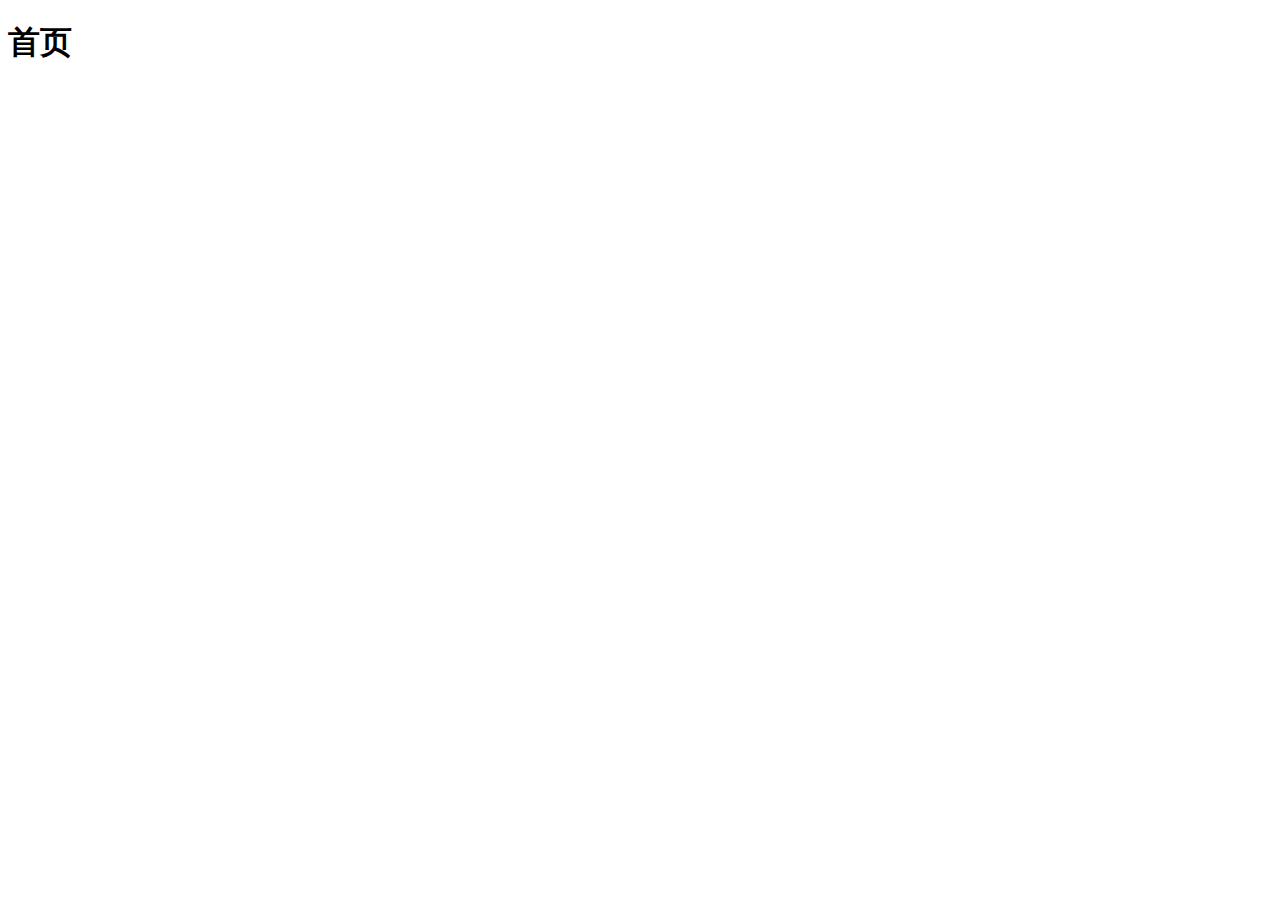
==== index.html @ 344babd2 "完成了登录和注册功能" ====
<!DOCTYPE html>
<html lang="en">
<head>
    <meta charset="UTF-8">
    <meta http-equiv="X-UA-Compatible" content="IE=edge">
    <meta name="viewport" content="width=device-width, initial-scale=1.0">
    <title>Document</title>
</head>
<body>
    <h1>首页</h1>
</body>
</html>
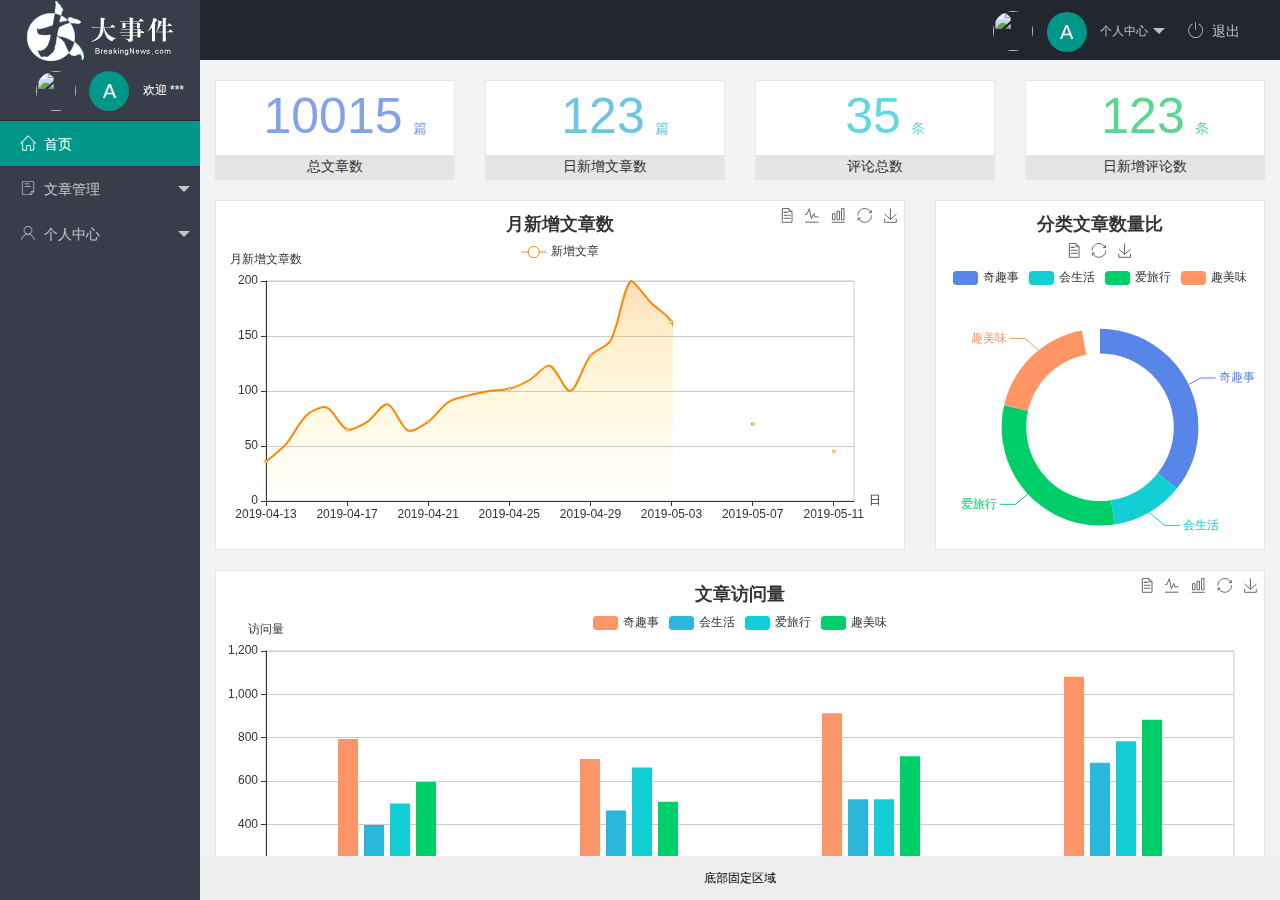
==== commit 161a6dbf: "完成了主页设置" ====
--- a/index.html
+++ b/index.html
@@ -1,12 +1,89 @@
 <!DOCTYPE html>
 <html lang="en">
+
 <head>
-    <meta charset="UTF-8">
-    <meta http-equiv="X-UA-Compatible" content="IE=edge">
-    <meta name="viewport" content="width=device-width, initial-scale=1.0">
+    <meta charset="UTF-8" />
+    <meta http-equiv="X-UA-Compatible" content="IE=edge" />
+    <meta name="viewport" content="width=device-width, initial-scale=1.0" />
     <title>Document</title>
+    <link rel="stylesheet" href="/assets/lib/layui/css/layui.css" />
+    <link rel="stylesheet" href="/assets/fonts/iconfont.css">
+    <link rel="stylesheet" href="/assets/css/index.css">
 </head>
+
 <body>
-    <h1>首页</h1>
+    <div class="layui-layout layui-layout-admin">
+        <!-- 头部区域 -->
+        <div class="layui-header">
+            <div class="layui-logo layui-hide-xs layui-bg-black">
+                <img src="/assets/images/logo.png" alt="" />
+            </div>
+
+            <ul class="layui-nav layui-layout-right">
+                <li class="layui-nav-item layui-hide layui-show-md-inline-block">
+                    <!-- 右侧导航栏上面头像 -->
+                    <a href="javascript:;" class="userinfo">
+                        <img src="http://t.cn/RCzsdCq" class="layui-nav-img" />
+                        <span class="text-avatar">A</span>
+                        个人中心
+                    </a>
+                    <dl class="layui-nav-child">
+                        <dd><a href="">基本资料</a></dd>
+                        <dd><a href="">更换头像</a></dd>
+                        <dd><a href="">重置密码</a></dd>
+                    </dl>
+                </li>
+                <li class="layui-nav-item" lay-header-event="menuRight" lay-unselect>
+                    <a href="javascript:;" class="btnlogout"><span class="iconfont icon-tuichu"></span>退出</a>
+                </li>
+            </ul>
+        </div>
+        <!-- 侧边栏区域 -->
+        <div class="layui-side layui-bg-black">
+            <div class="layui-side-scroll">
+                <!-- 左侧侧边栏上面头像 -->
+                <div class="userinfo">
+                    <img src="http://t.cn/RCzsdCq" class="layui-nav-img" />
+                    <span class="text-avatar">A</span>
+                    <span id="welcome">欢迎 ***</span>
+                </div>
+                <!-- 左侧导航区域（可配合layui已有的垂直导航） -->
+                <ul class="layui-nav layui-nav-tree" lay-shrink="all">
+                    <li class="layui-nav-item layui-this"><a href="/home/dashboard.html" target="fm"><span class="iconfont icon-home"></span>首页</a></li>
+                    <li class="layui-nav-item">
+                        <a class="" href="javascript:;"><span class="iconfont icon-16"></span>文章管理</a>
+                        <dl class="layui-nav-child">
+                            <dd><a href="javascript:;"><i class="layui-icon layui-icon-app"></i>文章类别</a></dd>
+                            <dd><a href="javascript:;"><i class="layui-icon layui-icon-app"></i>文章列表</a></dd>
+                            <dd><a href="javascript:;"><i class="layui-icon layui-icon-app"></i>发布文章</a></dd>
+                        </dl>
+                    </li>
+                    <li class="layui-nav-item">
+                        <a href="javascript:;"><span class="iconfont icon-user"></span>个人中心</a>
+                        <dl class="layui-nav-child">
+                            <dd><a href="javascript:;"><i class="layui-icon layui-icon-app"></i>基本资料</a></dd>
+                            <dd><a href="javascript:;"><i class="layui-icon layui-icon-app"></i>更换头像</a></dd>
+                            <dd><a href="javascript:;"><i class="layui-icon layui-icon-app"></i>重置密码</a></dd>
+                        </dl>
+                    </li>
+                </ul>
+            </div>
+        </div>
+        <!-- 主图区域 -->
+        <div class="layui-body">
+            <!-- 内容主体区域 -->
+            <iframe name="fm" src="/home/dashboard.html" frameborder="0"></iframe>
+        </div>
+        <!-- 底部区域 -->
+        <div class="layui-footer">
+            <!-- 底部固定区域 -->
+            底部固定区域
+        </div>
+    </div>
+    <script src="/assets/lib/layui/layui.all.js"></script>
+    <script src="/assets/lib/jquery.js"></script>
+    <script src="/assets/js/baseAPI.js"></script>
+    <script src="/assets/js/index.js"></script>
 </body>
+
 </html>--- a/assets/lib/layui/css/layui.css
+++ b/assets/lib/layui/css/layui.css
@@ -0,0 +1,2 @@
+/** layui-v2.5.5 MIT License By https://www.layui.com */
+ .layui-inline,img{display:inline-block;vertical-align:middle}h1,h2,h3,h4,h5,h6{font-weight:400}.layui-edge,.layui-header,.layui-inline,.layui-main{position:relative}.layui-body,.layui-edge,.layui-elip{overflow:hidden}.layui-btn,.layui-edge,.layui-inline,img{vertical-align:middle}.layui-btn,.layui-disabled,.layui-icon,.layui-unselect{-moz-user-select:none;-webkit-user-select:none;-ms-user-select:none}.layui-elip,.layui-form-checkbox span,.layui-form-pane .layui-form-label{text-overflow:ellipsis;white-space:nowrap}.layui-breadcrumb,.layui-tree-btnGroup{visibility:hidden}blockquote,body,button,dd,div,dl,dt,form,h1,h2,h3,h4,h5,h6,input,li,ol,p,pre,td,textarea,th,ul{margin:0;padding:0;-webkit-tap-highlight-color:rgba(0,0,0,0)}a:active,a:hover{outline:0}img{border:none}li{list-style:none}table{border-collapse:collapse;border-spacing:0}h4,h5,h6{font-size:100%}button,input,optgroup,option,select,textarea{font-family:inherit;font-size:inherit;font-style:inherit;font-weight:inherit;outline:0}pre{white-space:pre-wrap;white-space:-moz-pre-wrap;white-space:-pre-wrap;white-space:-o-pre-wrap;word-wrap:break-word}body{line-height:24px;font:14px Helvetica Neue,Helvetica,PingFang SC,Tahoma,Arial,sans-serif}hr{height:1px;margin:10px 0;border:0;clear:both}a{color:#333;text-decoration:none}a:hover{color:#777}a cite{font-style:normal;*cursor:pointer}.layui-border-box,.layui-border-box *{box-sizing:border-box}.layui-box,.layui-box *{box-sizing:content-box}.layui-clear{clear:both;*zoom:1}.layui-clear:after{content:'\20';clear:both;*zoom:1;display:block;height:0}.layui-inline{*display:inline;*zoom:1}.layui-edge{display:inline-block;width:0;height:0;border-width:6px;border-style:dashed;border-color:transparent}.layui-edge-top{top:-4px;border-bottom-color:#999;border-bottom-style:solid}.layui-edge-right{border-left-color:#999;border-left-style:solid}.layui-edge-bottom{top:2px;border-top-color:#999;border-top-style:solid}.layui-edge-left{border-right-color:#999;border-right-style:solid}.layui-disabled,.layui-disabled:hover{color:#d2d2d2!important;cursor:not-allowed!important}.layui-circle{border-radius:100%}.layui-show{display:block!important}.layui-hide{display:none!important}@font-face{font-family:layui-icon;src:url(../font/iconfont.eot?v=250);src:url(../font/iconfont.eot?v=250#iefix) format('embedded-opentype'),url(../font/iconfont.woff2?v=250) format('woff2'),url(../font/iconfont.woff?v=250) format('woff'),url(../font/iconfont.ttf?v=250) format('truetype'),url(../font/iconfont.svg?v=250#layui-icon) format('svg')}.layui-icon{font-family:layui-icon!important;font-size:16px;font-style:normal;-webkit-font-smoothing:antialiased;-moz-osx-font-smoothing:grayscale}.layui-icon-reply-fill:before{content:"\e611"}.layui-icon-set-fill:before{content:"\e614"}.layui-icon-menu-fill:before{content:"\e60f"}.layui-icon-search:before{content:"\e615"}.layui-icon-share:before{content:"\e641"}.layui-icon-set-sm:before{content:"\e620"}.layui-icon-engine:before{content:"\e628"}.layui-icon-close:before{content:"\1006"}.layui-icon-close-fill:before{content:"\1007"}.layui-icon-chart-screen:before{content:"\e629"}.layui-icon-star:before{content:"\e600"}.layui-icon-circle-dot:before{content:"\e617"}.layui-icon-chat:before{content:"\e606"}.layui-icon-release:before{content:"\e609"}.layui-icon-list:before{content:"\e60a"}.layui-icon-chart:before{content:"\e62c"}.layui-icon-ok-circle:before{content:"\1005"}.layui-icon-layim-theme:before{content:"\e61b"}.layui-icon-table:before{content:"\e62d"}.layui-icon-right:before{content:"\e602"}.layui-icon-left:before{content:"\e603"}.layui-icon-cart-simple:before{content:"\e698"}.layui-icon-face-cry:before{content:"\e69c"}.layui-icon-face-smile:before{content:"\e6af"}.layui-icon-survey:before{content:"\e6b2"}.layui-icon-tree:before{content:"\e62e"}.layui-icon-upload-circle:before{content:"\e62f"}.layui-icon-add-circle:before{content:"\e61f"}.layui-icon-download-circle:before{content:"\e601"}.layui-icon-templeate-1:before{content:"\e630"}.layui-icon-util:before{content:"\e631"}.layui-icon-face-surprised:before{content:"\e664"}.layui-icon-edit:before{content:"\e642"}.layui-icon-speaker:before{content:"\e645"}.layui-icon-down:before{content:"\e61a"}.layui-icon-file:before{content:"\e621"}.layui-icon-layouts:before{content:"\e632"}.layui-icon-rate-half:before{content:"\e6c9"}.layui-icon-add-circle-fine:before{content:"\e608"}.layui-icon-prev-circle:before{content:"\e633"}.layui-icon-read:before{content:"\e705"}.layui-icon-404:before{content:"\e61c"}.layui-icon-carousel:before{content:"\e634"}.layui-icon-help:before{content:"\e607"}.layui-icon-code-circle:before{content:"\e635"}.layui-icon-water:before{content:"\e636"}.layui-icon-username:before{content:"\e66f"}.layui-icon-find-fill:before{content:"\e670"}.layui-icon-about:before{content:"\e60b"}.layui-icon-location:before{content:"\e715"}.layui-icon-up:before{content:"\e619"}.layui-icon-pause:before{content:"\e651"}.layui-icon-date:before{content:"\e637"}.layui-icon-layim-uploadfile:before{content:"\e61d"}.layui-icon-delete:before{content:"\e640"}.layui-icon-play:before{content:"\e652"}.layui-icon-top:before{content:"\e604"}.layui-icon-friends:before{content:"\e612"}.layui-icon-refresh-3:before{content:"\e9aa"}.layui-icon-ok:before{content:"\e605"}.layui-icon-layer:before{content:"\e638"}.layui-icon-face-smile-fine:before{content:"\e60c"}.layui-icon-dollar:before{content:"\e659"}.layui-icon-group:before{content:"\e613"}.layui-icon-layim-download:before{content:"\e61e"}.layui-icon-picture-fine:before{content:"\e60d"}.layui-icon-link:before{content:"\e64c"}.layui-icon-diamond:before{content:"\e735"}.layui-icon-log:before{content:"\e60e"}.layui-icon-rate-solid:before{content:"\e67a"}.layui-icon-fonts-del:before{content:"\e64f"}.layui-icon-unlink:before{content:"\e64d"}.layui-icon-fonts-clear:before{content:"\e639"}.layui-icon-triangle-r:before{content:"\e623"}.layui-icon-circle:before{content:"\e63f"}.layui-icon-radio:before{content:"\e643"}.layui-icon-align-center:before{content:"\e647"}.layui-icon-align-right:before{content:"\e648"}.layui-icon-align-left:before{content:"\e649"}.layui-icon-loading-1:before{content:"\e63e"}.layui-icon-return:before{content:"\e65c"}.layui-icon-fonts-strong:before{content:"\e62b"}.layui-icon-upload:before{content:"\e67c"}.layui-icon-dialogue:before{content:"\e63a"}.layui-icon-video:before{content:"\e6ed"}.layui-icon-headset:before{content:"\e6fc"}.layui-icon-cellphone-fine:before{content:"\e63b"}.layui-icon-add-1:before{content:"\e654"}.layui-icon-face-smile-b:before{content:"\e650"}.layui-icon-fonts-html:before{content:"\e64b"}.layui-icon-form:before{content:"\e63c"}.layui-icon-cart:before{content:"\e657"}.layui-icon-camera-fill:before{content:"\e65d"}.layui-icon-tabs:before{content:"\e62a"}.layui-icon-fonts-code:before{content:"\e64e"}.layui-icon-fire:before{content:"\e756"}.layui-icon-set:before{content:"\e716"}.layui-icon-fonts-u:before{content:"\e646"}.layui-icon-triangle-d:before{content:"\e625"}.layui-icon-tips:before{content:"\e702"}.layui-icon-picture:before{content:"\e64a"}.layui-icon-more-vertical:before{content:"\e671"}.layui-icon-flag:before{content:"\e66c"}.layui-icon-loading:before{content:"\e63d"}.layui-icon-fonts-i:before{content:"\e644"}.layui-icon-refresh-1:before{content:"\e666"}.layui-icon-rmb:before{content:"\e65e"}.layui-icon-home:before{content:"\e68e"}.layui-icon-user:before{content:"\e770"}.layui-icon-notice:before{content:"\e667"}.layui-icon-login-weibo:before{content:"\e675"}.layui-icon-voice:before{content:"\e688"}.layui-icon-upload-drag:before{content:"\e681"}.layui-icon-login-qq:before{content:"\e676"}.layui-icon-snowflake:before{content:"\e6b1"}.layui-icon-file-b:before{content:"\e655"}.layui-icon-template:before{content:"\e663"}.layui-icon-auz:before{content:"\e672"}.layui-icon-console:before{content:"\e665"}.layui-icon-app:before{content:"\e653"}.layui-icon-prev:before{content:"\e65a"}.layui-icon-website:before{content:"\e7ae"}.layui-icon-next:before{content:"\e65b"}.layui-icon-component:before{content:"\e857"}.layui-icon-more:before{content:"\e65f"}.layui-icon-login-wechat:before{content:"\e677"}.layui-icon-shrink-right:before{content:"\e668"}.layui-icon-spread-left:before{content:"\e66b"}.layui-icon-camera:before{content:"\e660"}.layui-icon-note:before{content:"\e66e"}.layui-icon-refresh:before{content:"\e669"}.layui-icon-female:before{content:"\e661"}.layui-icon-male:before{content:"\e662"}.layui-icon-password:before{content:"\e673"}.layui-icon-senior:before{content:"\e674"}.layui-icon-theme:before{content:"\e66a"}.layui-icon-tread:before{content:"\e6c5"}.layui-icon-praise:before{content:"\e6c6"}.layui-icon-star-fill:before{content:"\e658"}.layui-icon-rate:before{content:"\e67b"}.layui-icon-template-1:before{content:"\e656"}.layui-icon-vercode:before{content:"\e679"}.layui-icon-cellphone:before{content:"\e678"}.layui-icon-screen-full:before{content:"\e622"}.layui-icon-screen-restore:before{content:"\e758"}.layui-icon-cols:before{content:"\e610"}.layui-icon-export:before{content:"\e67d"}.layui-icon-print:before{content:"\e66d"}.layui-icon-slider:before{content:"\e714"}.layui-icon-addition:before{content:"\e624"}.layui-icon-subtraction:before{content:"\e67e"}.layui-icon-service:before{content:"\e626"}.layui-icon-transfer:before{content:"\e691"}.layui-main{width:1140px;margin:0 auto}.layui-header{z-index:1000;height:60px}.layui-header a:hover{transition:all .5s;-webkit-transition:all .5s}.layui-side{position:fixed;left:0;top:0;bottom:0;z-index:999;width:200px;overflow-x:hidden}.layui-side-scroll{position:relative;width:220px;height:100%;overflow-x:hidden}.layui-body{position:absolute;left:200px;right:0;top:0;bottom:0;z-index:998;width:auto;overflow-y:auto;box-sizing:border-box}.layui-layout-body{overflow:hidden}.layui-layout-admin .layui-header{background-color:#23262E}.layui-layout-admin .layui-side{top:60px;width:200px;overflow-x:hidden}.layui-layout-admin .layui-body{position:fixed;top:60px;bottom:44px}.layui-layout-admin .layui-main{width:auto;margin:0 15px}.layui-layout-admin .layui-footer{position:fixed;left:200px;right:0;bottom:0;height:44px;line-height:44px;padding:0 15px;background-color:#eee}.layui-layout-admin .layui-logo{position:absolute;left:0;top:0;width:200px;height:100%;line-height:60px;text-align:center;color:#009688;font-size:16px}.layui-layout-admin .layui-header .layui-nav{background:0 0}.layui-layout-left{position:absolute!important;left:200px;top:0}.layui-layout-right{position:absolute!important;right:0;top:0}.layui-container{position:relative;margin:0 auto;padding:0 15px;box-sizing:border-box}.layui-fluid{position:relative;margin:0 auto;padding:0 15px}.layui-row:after,.layui-row:before{content:'';display:block;clear:both}.layui-col-lg1,.layui-col-lg10,.layui-col-lg11,.layui-col-lg12,.layui-col-lg2,.layui-col-lg3,.layui-col-lg4,.layui-col-lg5,.layui-col-lg6,.layui-col-lg7,.layui-col-lg8,.layui-col-lg9,.layui-col-md1,.layui-col-md10,.layui-col-md11,.layui-col-md12,.layui-col-md2,.layui-col-md3,.layui-col-md4,.layui-col-md5,.layui-col-md6,.layui-col-md7,.layui-col-md8,.layui-col-md9,.layui-col-sm1,.layui-col-sm10,.layui-col-sm11,.layui-col-sm12,.layui-col-sm2,.layui-col-sm3,.layui-col-sm4,.layui-col-sm5,.layui-col-sm6,.layui-col-sm7,.layui-col-sm8,.layui-col-sm9,.layui-col-xs1,.layui-col-xs10,.layui-col-xs11,.layui-col-xs12,.layui-col-xs2,.layui-col-xs3,.layui-col-xs4,.layui-col-xs5,.layui-col-xs6,.layui-col-xs7,.layui-col-xs8,.layui-col-xs9{position:relative;display:block;box-sizing:border-box}.layui-col-xs1,.layui-col-xs10,.layui-col-xs11,.layui-col-xs12,.layui-col-xs2,.layui-col-xs3,.layui-col-xs4,.layui-col-xs5,.layui-col-xs6,.layui-col-xs7,.layui-col-xs8,.layui-col-xs9{float:left}.layui-col-xs1{width:8.33333333%}.layui-col-xs2{width:16.66666667%}.layui-col-xs3{width:25%}.layui-col-xs4{width:33.33333333%}.layui-col-xs5{width:41.66666667%}.layui-col-xs6{width:50%}.layui-col-xs7{width:58.33333333%}.layui-col-xs8{width:66.66666667%}.layui-col-xs9{width:75%}.layui-col-xs10{width:83.33333333%}.layui-col-xs11{width:91.66666667%}.layui-col-xs12{width:100%}.layui-col-xs-offset1{margin-left:8.33333333%}.layui-col-xs-offset2{margin-left:16.66666667%}.layui-col-xs-offset3{margin-left:25%}.layui-col-xs-offset4{margin-left:33.33333333%}.layui-col-xs-offset5{margin-left:41.66666667%}.layui-col-xs-offset6{margin-left:50%}.layui-col-xs-offset7{margin-left:58.33333333%}.layui-col-xs-offset8{margin-left:66.66666667%}.layui-col-xs-offset9{margin-left:75%}.layui-col-xs-offset10{margin-left:83.33333333%}.layui-col-xs-offset11{margin-left:91.66666667%}.layui-col-xs-offset12{margin-left:100%}@media screen and (max-width:768px){.layui-hide-xs{display:none!important}.layui-show-xs-block{display:block!important}.layui-show-xs-inline{display:inline!important}.layui-show-xs-inline-block{display:inline-block!important}}@media screen and (min-width:768px){.layui-container{width:750px}.layui-hide-sm{display:none!important}.layui-show-sm-block{display:block!important}.layui-show-sm-inline{display:inline!important}.layui-show-sm-inline-block{display:inline-block!important}.layui-col-sm1,.layui-col-sm10,.layui-col-sm11,.layui-col-sm12,.layui-col-sm2,.layui-col-sm3,.layui-col-sm4,.layui-col-sm5,.layui-col-sm6,.layui-col-sm7,.layui-col-sm8,.layui-col-sm9{float:left}.layui-col-sm1{width:8.33333333%}.layui-col-sm2{width:16.66666667%}.layui-col-sm3{width:25%}.layui-col-sm4{width:33.33333333%}.layui-col-sm5{width:41.66666667%}.layui-col-sm6{width:50%}.layui-col-sm7{width:58.33333333%}.layui-col-sm8{width:66.66666667%}.layui-col-sm9{width:75%}.layui-col-sm10{width:83.33333333%}.layui-col-sm11{width:91.66666667%}.layui-col-sm12{width:100%}.layui-col-sm-offset1{margin-left:8.33333333%}.layui-col-sm-offset2{margin-left:16.66666667%}.layui-col-sm-offset3{margin-left:25%}.layui-col-sm-offset4{margin-left:33.33333333%}.layui-col-sm-offset5{margin-left:41.66666667%}.layui-col-sm-offset6{margin-left:50%}.layui-col-sm-offset7{margin-left:58.33333333%}.layui-col-sm-offset8{margin-left:66.66666667%}.layui-col-sm-offset9{margin-left:75%}.layui-col-sm-offset10{margin-left:83.33333333%}.layui-col-sm-offset11{margin-left:91.66666667%}.layui-col-sm-offset12{margin-left:100%}}@media screen and (min-width:992px){.layui-container{width:970px}.layui-hide-md{display:none!important}.layui-show-md-block{display:block!important}.layui-show-md-inline{display:inline!important}.layui-show-md-inline-block{display:inline-block!important}.layui-col-md1,.layui-col-md10,.layui-col-md11,.layui-col-md12,.layui-col-md2,.layui-col-md3,.layui-col-md4,.layui-col-md5,.layui-col-md6,.layui-col-md7,.layui-col-md8,.layui-col-md9{float:left}.layui-col-md1{width:8.33333333%}.layui-col-md2{width:16.66666667%}.layui-col-md3{width:25%}.layui-col-md4{width:33.33333333%}.layui-col-md5{width:41.66666667%}.layui-col-md6{width:50%}.layui-col-md7{width:58.33333333%}.layui-col-md8{width:66.66666667%}.layui-col-md9{width:75%}.layui-col-md10{width:83.33333333%}.layui-col-md11{width:91.66666667%}.layui-col-md12{width:100%}.layui-col-md-offset1{margin-left:8.33333333%}.layui-col-md-offset2{margin-left:16.66666667%}.layui-col-md-offset3{margin-left:25%}.layui-col-md-offset4{margin-left:33.33333333%}.layui-col-md-offset5{margin-left:41.66666667%}.layui-col-md-offset6{margin-left:50%}.layui-col-md-offset7{margin-left:58.33333333%}.layui-col-md-offset8{margin-left:66.66666667%}.layui-col-md-offset9{margin-left:75%}.layui-col-md-offset10{margin-left:83.33333333%}.layui-col-md-offset11{margin-left:91.66666667%}.layui-col-md-offset12{margin-left:100%}}@media screen and (min-width:1200px){.layui-container{width:1170px}.layui-hide-lg{display:none!important}.layui-show-lg-block{display:block!important}.layui-show-lg-inline{display:inline!important}.layui-show-lg-inline-block{display:inline-block!important}.layui-col-lg1,.layui-col-lg10,.layui-col-lg11,.layui-col-lg12,.layui-col-lg2,.layui-col-lg3,.layui-col-lg4,.layui-col-lg5,.layui-col-lg6,.layui-col-lg7,.layui-col-lg8,.layui-col-lg9{float:left}.layui-col-lg1{width:8.33333333%}.layui-col-lg2{width:16.66666667%}.layui-col-lg3{width:25%}.layui-col-lg4{width:33.33333333%}.layui-col-lg5{width:41.66666667%}.layui-col-lg6{width:50%}.layui-col-lg7{width:58.33333333%}.layui-col-lg8{width:66.66666667%}.layui-col-lg9{width:75%}.layui-col-lg10{width:83.33333333%}.layui-col-lg11{width:91.66666667%}.layui-col-lg12{width:100%}.layui-col-lg-offset1{margin-left:8.33333333%}.layui-col-lg-offset2{margin-left:16.66666667%}.layui-col-lg-offset3{margin-left:25%}.layui-col-lg-offset4{margin-left:33.33333333%}.layui-col-lg-offset5{margin-left:41.66666667%}.layui-col-lg-offset6{margin-left:50%}.layui-col-lg-offset7{margin-left:58.33333333%}.layui-col-lg-offset8{margin-left:66.66666667%}.layui-col-lg-offset9{margin-left:75%}.layui-col-lg-offset10{margin-left:83.33333333%}.layui-col-lg-offset11{margin-left:91.66666667%}.layui-col-lg-offset12{margin-left:100%}}.layui-col-space1{margin:-.5px}.layui-col-space1>*{padding:.5px}.layui-col-space3{margin:-1.5px}.layui-col-space3>*{padding:1.5px}.layui-col-space5{margin:-2.5px}.layui-col-space5>*{padding:2.5px}.layui-col-space8{margin:-3.5px}.layui-col-space8>*{padding:3.5px}.layui-col-space10{margin:-5px}.layui-col-space10>*{padding:5px}.layui-col-space12{margin:-6px}.layui-col-space12>*{padding:6px}.layui-col-space15{margin:-7.5px}.layui-col-space15>*{padding:7.5px}.layui-col-space18{margin:-9px}.layui-col-space18>*{padding:9px}.layui-col-space20{margin:-10px}.layui-col-space20>*{padding:10px}.layui-col-space22{margin:-11px}.layui-col-space22>*{padding:11px}.layui-col-space25{margin:-12.5px}.layui-col-space25>*{padding:12.5px}.layui-col-space30{margin:-15px}.layui-col-space30>*{padding:15px}.layui-btn,.layui-input,.layui-select,.layui-textarea,.layui-upload-button{outline:0;-webkit-appearance:none;transition:all .3s;-webkit-transition:all .3s;box-sizing:border-box}.layui-elem-quote{margin-bottom:10px;padding:15px;line-height:22px;border-left:5px solid #009688;border-radius:0 2px 2px 0;background-color:#f2f2f2}.layui-quote-nm{border-style:solid;border-width:1px 1px 1px 5px;background:0 0}.layui-elem-field{margin-bottom:10px;padding:0;border-width:1px;border-style:solid}.layui-elem-field legend{margin-left:20px;padding:0 10px;font-size:20px;font-weight:300}.layui-field-title{margin:10px 0 20px;border-width:1px 0 0}.layui-field-box{padding:10px 15px}.layui-field-title .layui-field-box{padding:10px 0}.layui-progress{position:relative;height:6px;border-radius:20px;background-color:#e2e2e2}.layui-progress-bar{position:absolute;left:0;top:0;width:0;max-width:100%;height:6px;border-radius:20px;text-align:right;background-color:#5FB878;transition:all .3s;-webkit-transition:all .3s}.layui-progress-big,.layui-progress-big .layui-progress-bar{height:18px;line-height:18px}.layui-progress-text{position:relative;top:-20px;line-height:18px;font-size:12px;color:#666}.layui-progress-big .layui-progress-text{position:static;padding:0 10px;color:#fff}.layui-collapse{border-width:1px;border-style:solid;border-radius:2px}.layui-colla-content,.layui-colla-item{border-top-width:1px;border-top-style:solid}.layui-colla-item:first-child{border-top:none}.layui-colla-title{position:relative;height:42px;line-height:42px;padding:0 15px 0 35px;color:#333;background-color:#f2f2f2;cursor:pointer;font-size:14px;overflow:hidden}.layui-colla-content{display:none;padding:10px 15px;line-height:22px;color:#666}.layui-colla-icon{position:absolute;left:15px;top:0;font-size:14px}.layui-card{margin-bottom:15px;border-radius:2px;background-color:#fff;box-shadow:0 1px 2px 0 rgba(0,0,0,.05)}.layui-card:last-child{margin-bottom:0}.layui-card-header{position:relative;height:42px;line-height:42px;padding:0 15px;border-bottom:1px solid #f6f6f6;color:#333;border-radius:2px 2px 0 0;font-size:14px}.layui-bg-black,.layui-bg-blue,.layui-bg-cyan,.layui-bg-green,.layui-bg-orange,.layui-bg-red{color:#fff!important}.layui-card-body{position:relative;padding:10px 15px;line-height:24px}.layui-card-body[pad15]{padding:15px}.layui-card-body[pad20]{padding:20px}.layui-card-body .layui-table{margin:5px 0}.layui-card .layui-tab{margin:0}.layui-panel-window{position:relative;padding:15px;border-radius:0;border-top:5px solid #E6E6E6;background-color:#fff}.layui-auxiliar-moving{position:fixed;left:0;right:0;top:0;bottom:0;width:100%;height:100%;background:0 0;z-index:9999999999}.layui-form-label,.layui-form-mid,.layui-form-select,.layui-input-block,.layui-input-inline,.layui-textarea{position:relative}.layui-bg-red{background-color:#FF5722!important}.layui-bg-orange{background-color:#FFB800!important}.layui-bg-green{background-color:#009688!important}.layui-bg-cyan{background-color:#2F4056!important}.layui-bg-blue{background-color:#1E9FFF!important}.layui-bg-black{background-color:#393D49!important}.layui-bg-gray{background-color:#eee!important;color:#666!important}.layui-badge-rim,.layui-colla-content,.layui-colla-item,.layui-collapse,.layui-elem-field,.layui-form-pane .layui-form-item[pane],.layui-form-pane .layui-form-label,.layui-input,.layui-layedit,.layui-layedit-tool,.layui-quote-nm,.layui-select,.layui-tab-bar,.layui-tab-card,.layui-tab-title,.layui-tab-title .layui-this:after,.layui-textarea{border-color:#e6e6e6}.layui-timeline-item:before,hr{background-color:#e6e6e6}.layui-text{line-height:22px;font-size:14px;color:#666}.layui-text h1,.layui-text h2,.layui-text h3{font-weight:500;color:#333}.layui-text h1{font-size:30px}.layui-text h2{font-size:24px}.layui-text h3{font-size:18px}.layui-text a:not(.layui-btn){color:#01AAED}.layui-text a:not(.layui-btn):hover{text-decoration:underline}.layui-text ul{padding:5px 0 5px 15px}.layui-text ul li{margin-top:5px;list-style-type:disc}.layui-text em,.layui-word-aux{color:#999!important;padding:0 5px!important}.layui-btn{display:inline-block;height:38px;line-height:38px;padding:0 18px;background-color:#009688;color:#fff;white-space:nowrap;text-align:center;font-size:14px;border:none;border-radius:2px;cursor:pointer}.layui-btn:hover{opacity:.8;filter:alpha(opacity=80);color:#fff}.layui-btn:active{opacity:1;filter:alpha(opacity=100)}.layui-btn+.layui-btn{margin-left:10px}.layui-btn-container{font-size:0}.layui-btn-container .layui-btn{margin-right:10px;margin-bottom:10px}.layui-btn-container .layui-btn+.layui-btn{margin-left:0}.layui-table .layui-btn-container .layui-btn{margin-bottom:9px}.layui-btn-radius{border-radius:100px}.layui-btn .layui-icon{margin-right:3px;font-size:18px;vertical-align:bottom;vertical-align:middle\9}.layui-btn-primary{border:1px solid #C9C9C9;background-color:#fff;color:#555}.layui-btn-primary:hover{border-color:#009688;color:#333}.layui-btn-normal{background-color:#1E9FFF}.layui-btn-warm{background-color:#FFB800}.layui-btn-danger{background-color:#FF5722}.layui-btn-checked{background-color:#5FB878}.layui-btn-disabled,.layui-btn-disabled:active,.layui-btn-disabled:hover{border:1px solid #e6e6e6;background-color:#FBFBFB;color:#C9C9C9;cursor:not-allowed;opacity:1}.layui-btn-lg{height:44px;line-height:44px;padding:0 25px;font-size:16px}.layui-btn-sm{height:30px;line-height:30px;padding:0 10px;font-size:12px}.layui-btn-sm i{font-size:16px!important}.layui-btn-xs{height:22px;line-height:22px;padding:0 5px;font-size:12px}.layui-btn-xs i{font-size:14px!important}.layui-btn-group{display:inline-block;vertical-align:middle;font-size:0}.layui-btn-group .layui-btn{margin-left:0!important;margin-right:0!important;border-left:1px solid rgba(255,255,255,.5);border-radius:0}.layui-btn-group .layui-btn-primary{border-left:none}.layui-btn-group .layui-btn-primary:hover{border-color:#C9C9C9;color:#009688}.layui-btn-group .layui-btn:first-child{border-left:none;border-radius:2px 0 0 2px}.layui-btn-group .layui-btn-primary:first-child{border-left:1px solid #c9c9c9}.layui-btn-group .layui-btn:last-child{border-radius:0 2px 2px 0}.layui-btn-group .layui-btn+.layui-btn{margin-left:0}.layui-btn-group+.layui-btn-group{margin-left:10px}.layui-btn-fluid{width:100%}.layui-input,.layui-select,.layui-textarea{height:38px;line-height:1.3;line-height:38px\9;border-width:1px;border-style:solid;background-color:#fff;border-radius:2px}.layui-input::-webkit-input-placeholder,.layui-select::-webkit-input-placeholder,.layui-textarea::-webkit-input-placeholder{line-height:1.3}.layui-input,.layui-textarea{display:block;width:100%;padding-left:10px}.layui-input:hover,.layui-textarea:hover{border-color:#D2D2D2!important}.layui-input:focus,.layui-textarea:focus{border-color:#C9C9C9!important}.layui-textarea{min-height:100px;height:auto;line-height:20px;padding:6px 10px;resize:vertical}.layui-select{padding:0 10px}.layui-form input[type=checkbox],.layui-form input[type=radio],.layui-form select{display:none}.layui-form [lay-ignore]{display:initial}.layui-form-item{margin-bottom:15px;clear:both;*zoom:1}.layui-form-item:after{content:'\20';clear:both;*zoom:1;display:block;height:0}.layui-form-label{float:left;display:block;padding:9px 15px;width:80px;font-weight:400;line-height:20px;text-align:right}.layui-form-label-col{display:block;float:none;padding:9px 0;line-height:20px;text-align:left}.layui-form-item .layui-inline{margin-bottom:5px;margin-right:10px}.layui-input-block{margin-left:110px;min-height:36px}.layui-input-inline{display:inline-block;vertical-align:middle}.layui-form-item .layui-input-inline{float:left;width:190px;margin-right:10px}.layui-form-text .layui-input-inline{width:auto}.layui-form-mid{float:left;display:block;padding:9px 0!important;line-height:20px;margin-right:10px}.layui-form-danger+.layui-form-select .layui-input,.layui-form-danger:focus{border-color:#FF5722!important}.layui-form-select .layui-input{padding-right:30px;cursor:pointer}.layui-form-select .layui-edge{position:absolute;right:10px;top:50%;margin-top:-3px;cursor:pointer;border-width:6px;border-top-color:#c2c2c2;border-top-style:solid;transition:all .3s;-webkit-transition:all .3s}.layui-form-select dl{display:none;position:absolute;left:0;top:42px;padding:5px 0;z-index:899;min-width:100%;border:1px solid #d2d2d2;max-height:300px;overflow-y:auto;background-color:#fff;border-radius:2px;box-shadow:0 2px 4px rgba(0,0,0,.12);box-sizing:border-box}.layui-form-select dl dd,.layui-form-select dl dt{padding:0 10px;line-height:36px;white-space:nowrap;overflow:hidden;text-overflow:ellipsis}.layui-form-select dl dt{font-size:12px;color:#999}.layui-form-select dl dd{cursor:pointer}.layui-form-select dl dd:hover{background-color:#f2f2f2;-webkit-transition:.5s all;transition:.5s all}.layui-form-select .layui-select-group dd{padding-left:20px}.layui-form-select dl dd.layui-select-tips{padding-left:10px!important;color:#999}.layui-form-select dl dd.layui-this{background-color:#5FB878;color:#fff}.layui-form-checkbox,.layui-form-select dl dd.layui-disabled{background-color:#fff}.layui-form-selected dl{display:block}.layui-form-checkbox,.layui-form-checkbox *,.layui-form-switch{display:inline-block;vertical-align:middle}.layui-form-selected .layui-edge{margin-top:-9px;-webkit-transform:rotate(180deg);transform:rotate(180deg);margin-top:-3px\9}:root .layui-form-selected .layui-edge{margin-top:-9px\0/IE9}.layui-form-selectup dl{top:auto;bottom:42px}.layui-select-none{margin:5px 0;text-align:center;color:#999}.layui-select-disabled .layui-disabled{border-color:#eee!important}.layui-select-disabled .layui-edge{border-top-color:#d2d2d2}.layui-form-checkbox{position:relative;height:30px;line-height:30px;margin-right:10px;padding-right:30px;cursor:pointer;font-size:0;-webkit-transition:.1s linear;transition:.1s linear;box-sizing:border-box}.layui-form-checkbox span{padding:0 10px;height:100%;font-size:14px;border-radius:2px 0 0 2px;background-color:#d2d2d2;color:#fff;overflow:hidden}.layui-form-checkbox:hover span{background-color:#c2c2c2}.layui-form-checkbox i{position:absolute;right:0;top:0;width:30px;height:28px;border:1px solid #d2d2d2;border-left:none;border-radius:0 2px 2px 0;color:#fff;font-size:20px;text-align:center}.layui-form-checkbox:hover i{border-color:#c2c2c2;color:#c2c2c2}.layui-form-checked,.layui-form-checked:hover{border-color:#5FB878}.layui-form-checked span,.layui-form-checked:hover span{background-color:#5FB878}.layui-form-checked i,.layui-form-checked:hover i{color:#5FB878}.layui-form-item .layui-form-checkbox{margin-top:4px}.layui-form-checkbox[lay-skin=primary]{height:auto!important;line-height:normal!important;min-width:18px;min-height:18px;border:none!important;margin-right:0;padding-left:28px;padding-right:0;background:0 0}.layui-form-checkbox[lay-skin=primary] span{padding-left:0;padding-right:15px;line-height:18px;background:0 0;color:#666}.layui-form-checkbox[lay-skin=primary] i{right:auto;left:0;width:16px;height:16px;line-height:16px;border:1px solid #d2d2d2;font-size:12px;border-radius:2px;background-color:#fff;-webkit-transition:.1s linear;transition:.1s linear}.layui-form-checkbox[lay-skin=primary]:hover i{border-color:#5FB878;color:#fff}.layui-form-checked[lay-skin=primary] i{border-color:#5FB878!important;background-color:#5FB878;color:#fff}.layui-checkbox-disbaled[lay-skin=primary] span{background:0 0!important;color:#c2c2c2}.layui-checkbox-disbaled[lay-skin=primary]:hover i{border-color:#d2d2d2}.layui-form-item .layui-form-checkbox[lay-skin=primary]{margin-top:10px}.layui-form-switch{position:relative;height:22px;line-height:22px;min-width:35px;padding:0 5px;margin-top:8px;border:1px solid #d2d2d2;border-radius:20px;cursor:pointer;background-color:#fff;-webkit-transition:.1s linear;transition:.1s linear}.layui-form-switch i{position:absolute;left:5px;top:3px;width:16px;height:16px;border-radius:20px;background-color:#d2d2d2;-webkit-transition:.1s linear;transition:.1s linear}.layui-form-switch em{position:relative;top:0;width:25px;margin-left:21px;padding:0!important;text-align:center!important;color:#999!important;font-style:normal!important;font-size:12px}.layui-form-onswitch{border-color:#5FB878;background-color:#5FB878}.layui-checkbox-disbaled,.layui-checkbox-disbaled i{border-color:#e2e2e2!important}.layui-form-onswitch i{left:100%;margin-left:-21px;background-color:#fff}.layui-form-onswitch em{margin-left:5px;margin-right:21px;color:#fff!important}.layui-checkbox-disbaled span{background-color:#e2e2e2!important}.layui-checkbox-disbaled:hover i{color:#fff!important}[lay-radio]{display:none}.layui-form-radio,.layui-form-radio *{display:inline-block;vertical-align:middle}.layui-form-radio{line-height:28px;margin:6px 10px 0 0;padding-right:10px;cursor:pointer;font-size:0}.layui-form-radio *{font-size:14px}.layui-form-radio>i{margin-right:8px;font-size:22px;color:#c2c2c2}.layui-form-radio>i:hover,.layui-form-radioed>i{color:#5FB878}.layui-radio-disbaled>i{color:#e2e2e2!important}.layui-form-pane .layui-form-label{width:110px;padding:8px 15px;height:38px;line-height:20px;border-width:1px;border-style:solid;border-radius:2px 0 0 2px;text-align:center;background-color:#FBFBFB;overflow:hidden;box-sizing:border-box}.layui-form-pane .layui-input-inline{margin-left:-1px}.layui-form-pane .layui-input-block{margin-left:110px;left:-1px}.layui-form-pane .layui-input{border-radius:0 2px 2px 0}.layui-form-pane .layui-form-text .layui-form-label{float:none;width:100%;border-radius:2px;box-sizing:border-box;text-align:left}.layui-form-pane .layui-form-text .layui-input-inline{display:block;margin:0;top:-1px;clear:both}.layui-form-pane .layui-form-text .layui-input-block{margin:0;left:0;top:-1px}.layui-form-pane .layui-form-text .layui-textarea{min-height:100px;border-radius:0 0 2px 2px}.layui-form-pane .layui-form-checkbox{margin:4px 0 4px 10px}.layui-form-pane .layui-form-radio,.layui-form-pane .layui-form-switch{margin-top:6px;margin-left:10px}.layui-form-pane .layui-form-item[pane]{position:relative;border-width:1px;border-style:solid}.layui-form-pane .layui-form-item[pane] .layui-form-label{position:absolute;left:0;top:0;height:100%;border-width:0 1px 0 0}.layui-form-pane .layui-form-item[pane] .layui-input-inline{margin-left:110px}@media screen and (max-width:450px){.layui-form-item .layui-form-label{text-overflow:ellipsis;overflow:hidden;white-space:nowrap}.layui-form-item .layui-inline{display:block;margin-right:0;margin-bottom:20px;clear:both}.layui-form-item .layui-inline:after{content:'\20';clear:both;display:block;height:0}.layui-form-item .layui-input-inline{display:block;float:none;left:-3px;width:auto;margin:0 0 10px 112px}.layui-form-item .layui-input-inline+.layui-form-mid{margin-left:110px;top:-5px;padding:0}.layui-form-item .layui-form-checkbox{margin-right:5px;margin-bottom:5px}}.layui-layedit{border-width:1px;border-style:solid;border-radius:2px}.layui-layedit-tool{padding:3px 5px;border-bottom-width:1px;border-bottom-style:solid;font-size:0}.layedit-tool-fixed{position:fixed;top:0;border-top:1px solid #e2e2e2}.layui-layedit-tool .layedit-tool-mid,.layui-layedit-tool .layui-icon{display:inline-block;vertical-align:middle;text-align:center;font-size:14px}.layui-layedit-tool .layui-icon{position:relative;width:32px;height:30px;line-height:30px;margin:3px 5px;color:#777;cursor:pointer;border-radius:2px}.layui-layedit-tool .layui-icon:hover{color:#393D49}.layui-layedit-tool .layui-icon:active{color:#000}.layui-layedit-tool .layedit-tool-active{background-color:#e2e2e2;color:#000}.layui-layedit-tool .layui-disabled,.layui-layedit-tool .layui-disabled:hover{color:#d2d2d2;cursor:not-allowed}.layui-layedit-tool .layedit-tool-mid{width:1px;height:18px;margin:0 10px;background-color:#d2d2d2}.layedit-tool-html{width:50px!important;font-size:30px!important}.layedit-tool-b,.layedit-tool-code,.layedit-tool-help{font-size:16px!important}.layedit-tool-d,.layedit-tool-face,.layedit-tool-image,.layedit-tool-unlink{font-size:18px!important}.layedit-tool-image input{position:absolute;font-size:0;left:0;top:0;width:100%;height:100%;opacity:.01;filter:Alpha(opacity=1);cursor:pointer}.layui-layedit-iframe iframe{display:block;width:100%}#LAY_layedit_code{overflow:hidden}.layui-laypage{display:inline-block;*display:inline;*zoom:1;vertical-align:middle;margin:10px 0;font-size:0}.layui-laypage>a:first-child,.layui-laypage>a:first-child em{border-radius:2px 0 0 2px}.layui-laypage>a:last-child,.layui-laypage>a:last-child em{border-radius:0 2px 2px 0}.layui-laypage>:first-child{margin-left:0!important}.layui-laypage>:last-child{margin-right:0!important}.layui-laypage a,.layui-laypage button,.layui-laypage input,.layui-laypage select,.layui-laypage span{border:1px solid #e2e2e2}.layui-laypage a,.layui-laypage span{display:inline-block;*display:inline;*zoom:1;vertical-align:middle;padding:0 15px;height:28px;line-height:28px;margin:0 -1px 5px 0;background-color:#fff;color:#333;font-size:12px}.layui-flow-more a *,.layui-laypage input,.layui-table-view select[lay-ignore]{display:inline-block}.layui-laypage a:hover{color:#009688}.layui-laypage em{font-style:normal}.layui-laypage .layui-laypage-spr{color:#999;font-weight:700}.layui-laypage a{text-decoration:none}.layui-laypage .layui-laypage-curr{position:relative}.layui-laypage .layui-laypage-curr em{position:relative;color:#fff}.layui-laypage .layui-laypage-curr .layui-laypage-em{position:absolute;left:-1px;top:-1px;padding:1px;width:100%;height:100%;background-color:#009688}.layui-laypage-em{border-radius:2px}.layui-laypage-next em,.layui-laypage-prev em{font-family:Sim sun;font-size:16px}.layui-laypage .layui-laypage-count,.layui-laypage .layui-laypage-limits,.layui-laypage .layui-laypage-refresh,.layui-laypage .layui-laypage-skip{margin-left:10px;margin-right:10px;padding:0;border:none}.layui-laypage .layui-laypage-limits,.layui-laypage .layui-laypage-refresh{vertical-align:top}.layui-laypage .layui-laypage-refresh i{font-size:18px;cursor:pointer}.layui-laypage select{height:22px;padding:3px;border-radius:2px;cursor:pointer}.layui-laypage .layui-laypage-skip{height:30px;line-height:30px;color:#999}.layui-laypage button,.layui-laypage input{height:30px;line-height:30px;border-radius:2px;vertical-align:top;background-color:#fff;box-sizing:border-box}.layui-laypage input{width:40px;margin:0 10px;padding:0 3px;text-align:center}.layui-laypage input:focus,.layui-laypage select:focus{border-color:#009688!important}.layui-laypage button{margin-left:10px;padding:0 10px;cursor:pointer}.layui-table,.layui-table-view{margin:10px 0}.layui-flow-more{margin:10px 0;text-align:center;color:#999;font-size:14px}.layui-flow-more a{height:32px;line-height:32px}.layui-flow-more a *{vertical-align:top}.layui-flow-more a cite{padding:0 20px;border-radius:3px;background-color:#eee;color:#333;font-style:normal}.layui-flow-more a cite:hover{opacity:.8}.layui-flow-more a i{font-size:30px;color:#737383}.layui-table{width:100%;background-color:#fff;color:#666}.layui-table tr{transition:all .3s;-webkit-transition:all .3s}.layui-table th{text-align:left;font-weight:400}.layui-table tbody tr:hover,.layui-table thead tr,.layui-table-click,.layui-table-header,.layui-table-hover,.layui-table-mend,.layui-table-patch,.layui-table-tool,.layui-table-total,.layui-table-total tr,.layui-table[lay-even] tr:nth-child(even){background-color:#f2f2f2}.layui-table td,.layui-table th,.layui-table-col-set,.layui-table-fixed-r,.layui-table-grid-down,.layui-table-header,.layui-table-page,.layui-table-tips-main,.layui-table-tool,.layui-table-total,.layui-table-view,.layui-table[lay-skin=line],.layui-table[lay-skin=row]{border-width:1px;border-style:solid;border-color:#e6e6e6}.layui-table td,.layui-table th{position:relative;padding:9px 15px;min-height:20px;line-height:20px;font-size:14px}.layui-table[lay-skin=line] td,.layui-table[lay-skin=line] th{border-width:0 0 1px}.layui-table[lay-skin=row] td,.layui-table[lay-skin=row] th{border-width:0 1px 0 0}.layui-table[lay-skin=nob] td,.layui-table[lay-skin=nob] th{border:none}.layui-table img{max-width:100px}.layui-table[lay-size=lg] td,.layui-table[lay-size=lg] th{padding:15px 30px}.layui-table-view .layui-table[lay-size=lg] .layui-table-cell{height:40px;line-height:40px}.layui-table[lay-size=sm] td,.layui-table[lay-size=sm] th{font-size:12px;padding:5px 10px}.layui-table-view .layui-table[lay-size=sm] .layui-table-cell{height:20px;line-height:20px}.layui-table[lay-data]{display:none}.layui-table-box{position:relative;overflow:hidden}.layui-table-view .layui-table{position:relative;width:auto;margin:0}.layui-table-view .layui-table[lay-skin=line]{border-width:0 1px 0 0}.layui-table-view .layui-table[lay-skin=row]{border-width:0 0 1px}.layui-table-view .layui-table td,.layui-table-view .layui-table th{padding:5px 0;border-top:none;border-left:none}.layui-table-view .layui-table th.layui-unselect .layui-table-cell span{cursor:pointer}.layui-table-view .layui-table td{cursor:default}.layui-table-view .layui-table td[data-edit=text]{cursor:text}.layui-table-view .layui-form-checkbox[lay-skin=primary] i{width:18px;height:18px}.layui-table-view .layui-form-radio{line-height:0;padding:0}.layui-table-view .layui-form-radio>i{margin:0;font-size:20px}.layui-table-init{position:absolute;left:0;top:0;width:100%;height:100%;text-align:center;z-index:110}.layui-table-init .layui-icon{position:absolute;left:50%;top:50%;margin:-15px 0 0 -15px;font-size:30px;color:#c2c2c2}.layui-table-header{border-width:0 0 1px;overflow:hidden}.layui-table-header .layui-table{margin-bottom:-1px}.layui-table-tool .layui-inline[lay-event]{position:relative;width:26px;height:26px;padding:5px;line-height:16px;margin-right:10px;text-align:center;color:#333;border:1px solid #ccc;cursor:pointer;-webkit-transition:.5s all;transition:.5s all}.layui-table-tool .layui-inline[lay-event]:hover{border:1px solid #999}.layui-table-tool-temp{padding-right:120px}.layui-table-tool-self{position:absolute;right:17px;top:10px}.layui-table-tool .layui-table-tool-self .layui-inline[lay-event]{margin:0 0 0 10px}.layui-table-tool-panel{position:absolute;top:29px;left:-1px;padding:5px 0;min-width:150px;min-height:40px;border:1px solid #d2d2d2;text-align:left;overflow-y:auto;background-color:#fff;box-shadow:0 2px 4px rgba(0,0,0,.12)}.layui-table-cell,.layui-table-tool-panel li{overflow:hidden;text-overflow:ellipsis;white-space:nowrap}.layui-table-tool-panel li{padding:0 10px;line-height:30px;-webkit-transition:.5s all;transition:.5s all}.layui-table-tool-panel li .layui-form-checkbox[lay-skin=primary]{width:100%;padding-left:28px}.layui-table-tool-panel li:hover{background-color:#f2f2f2}.layui-table-tool-panel li .layui-form-checkbox[lay-skin=primary] i{position:absolute;left:0;top:0}.layui-table-tool-panel li .layui-form-checkbox[lay-skin=primary] span{padding:0}.layui-table-tool .layui-table-tool-self .layui-table-tool-panel{left:auto;right:-1px}.layui-table-col-set{position:absolute;right:0;top:0;width:20px;height:100%;border-width:0 0 0 1px;background-color:#fff}.layui-table-sort{width:10px;height:20px;margin-left:5px;cursor:pointer!important}.layui-table-sort .layui-edge{position:absolute;left:5px;border-width:5px}.layui-table-sort .layui-table-sort-asc{top:3px;border-top:none;border-bottom-style:solid;border-bottom-color:#b2b2b2}.layui-table-sort .layui-table-sort-asc:hover{border-bottom-color:#666}.layui-table-sort .layui-table-sort-desc{bottom:5px;border-bottom:none;border-top-style:solid;border-top-color:#b2b2b2}.layui-table-sort .layui-table-sort-desc:hover{border-top-color:#666}.layui-table-sort[lay-sort=asc] .layui-table-sort-asc{border-bottom-color:#000}.layui-table-sort[lay-sort=desc] .layui-table-sort-desc{border-top-color:#000}.layui-table-cell{height:28px;line-height:28px;padding:0 15px;position:relative;box-sizing:border-box}.layui-table-cell .layui-form-checkbox[lay-skin=primary]{top:-1px;padding:0}.layui-table-cell .layui-table-link{color:#01AAED}.laytable-cell-checkbox,.laytable-cell-numbers,.laytable-cell-radio,.laytable-cell-space{padding:0;text-align:center}.layui-table-body{position:relative;overflow:auto;margin-right:-1px;margin-bottom:-1px}.layui-table-body .layui-none{line-height:26px;padding:15px;text-align:center;color:#999}.layui-table-fixed{position:absolute;left:0;top:0;z-index:101}.layui-table-fixed .layui-table-body{overflow:hidden}.layui-table-fixed-l{box-shadow:0 -1px 8px rgba(0,0,0,.08)}.layui-table-fixed-r{left:auto;right:-1px;border-width:0 0 0 1px;box-shadow:-1px 0 8px rgba(0,0,0,.08)}.layui-table-fixed-r .layui-table-header{position:relative;overflow:visible}.layui-table-mend{position:absolute;right:-49px;top:0;height:100%;width:50px}.layui-table-tool{position:relative;z-index:890;width:100%;min-height:50px;line-height:30px;padding:10px 15px;border-width:0 0 1px}.layui-table-tool .layui-btn-container{margin-bottom:-10px}.layui-table-page,.layui-table-total{border-width:1px 0 0;margin-bottom:-1px;overflow:hidden}.layui-table-page{position:relative;width:100%;padding:7px 7px 0;height:41px;font-size:12px;white-space:nowrap}.layui-table-page>div{height:26px}.layui-table-page .layui-laypage{margin:0}.layui-table-page .layui-laypage a,.layui-table-page .layui-laypage span{height:26px;line-height:26px;margin-bottom:10px;border:none;background:0 0}.layui-table-page .layui-laypage a,.layui-table-page .layui-laypage span.layui-laypage-curr{padding:0 12px}.layui-table-page .layui-laypage span{margin-left:0;padding:0}.layui-table-page .layui-laypage .layui-laypage-prev{margin-left:-7px!important}.layui-table-page .layui-laypage .layui-laypage-curr .layui-laypage-em{left:0;top:0;padding:0}.layui-table-page .layui-laypage button,.layui-table-page .layui-laypage input{height:26px;line-height:26px}.layui-table-page .layui-laypage input{width:40px}.layui-table-page .layui-laypage button{padding:0 10px}.layui-table-page select{height:18px}.layui-table-patch .layui-table-cell{padding:0;width:30px}.layui-table-edit{position:absolute;left:0;top:0;width:100%;height:100%;padding:0 14px 1px;border-radius:0;box-shadow:1px 1px 20px rgba(0,0,0,.15)}.layui-table-edit:focus{border-color:#5FB878!important}select.layui-table-edit{padding:0 0 0 10px;border-color:#C9C9C9}.layui-table-view .layui-form-checkbox,.layui-table-view .layui-form-radio,.layui-table-view .layui-form-switch{top:0;margin:0;box-sizing:content-box}.layui-table-view .layui-form-checkbox{top:-1px;height:26px;line-height:26px}.layui-table-view .layui-form-checkbox i{height:26px}.layui-table-grid .layui-table-cell{overflow:visible}.layui-table-grid-down{position:absolute;top:0;right:0;width:26px;height:100%;padding:5px 0;border-width:0 0 0 1px;text-align:center;background-color:#fff;color:#999;cursor:pointer}.layui-table-grid-down .layui-icon{position:absolute;top:50%;left:50%;margin:-8px 0 0 -8px}.layui-table-grid-down:hover{background-color:#fbfbfb}body .layui-table-tips .layui-layer-content{background:0 0;padding:0;box-shadow:0 1px 6px rgba(0,0,0,.12)}.layui-table-tips-main{margin:-44px 0 0 -1px;max-height:150px;padding:8px 15px;font-size:14px;overflow-y:scroll;background-color:#fff;color:#666}.layui-table-tips-c{position:absolute;right:-3px;top:-13px;width:20px;height:20px;padding:3px;cursor:pointer;background-color:#666;border-radius:50%;color:#fff}.layui-table-tips-c:hover{background-color:#777}.layui-table-tips-c:before{position:relative;right:-2px}.layui-upload-file{display:none!important;opacity:.01;filter:Alpha(opacity=1)}.layui-upload-drag,.layui-upload-form,.layui-upload-wrap{display:inline-block}.layui-upload-list{margin:10px 0}.layui-upload-choose{padding:0 10px;color:#999}.layui-upload-drag{position:relative;padding:30px;border:1px dashed #e2e2e2;background-color:#fff;text-align:center;cursor:pointer;color:#999}.layui-upload-drag .layui-icon{font-size:50px;color:#009688}.layui-upload-drag[lay-over]{border-color:#009688}.layui-upload-iframe{position:absolute;width:0;height:0;border:0;visibility:hidden}.layui-upload-wrap{position:relative;vertical-align:middle}.layui-upload-wrap .layui-upload-file{display:block!important;position:absolute;left:0;top:0;z-index:10;font-size:100px;width:100%;height:100%;opacity:.01;filter:Alpha(opacity=1);cursor:pointer}.layui-transfer-active,.layui-transfer-box{display:inline-block;vertical-align:middle}.layui-transfer-box,.layui-transfer-header,.layui-transfer-search{border-width:0;border-style:solid;border-color:#e6e6e6}.layui-transfer-box{position:relative;border-width:1px;width:200px;height:360px;border-radius:2px;background-color:#fff}.layui-transfer-box .layui-form-checkbox{width:100%;margin:0!important}.layui-transfer-header{height:38px;line-height:38px;padding:0 10px;border-bottom-width:1px}.layui-transfer-search{position:relative;padding:10px;border-bottom-width:1px}.layui-transfer-search .layui-input{height:32px;padding-left:30px;font-size:12px}.layui-transfer-search .layui-icon-search{position:absolute;left:20px;top:50%;margin-top:-8px;color:#666}.layui-transfer-active{margin:0 15px}.layui-transfer-active .layui-btn{display:block;margin:0;padding:0 15px;background-color:#5FB878;border-color:#5FB878;color:#fff}.layui-transfer-active .layui-btn-disabled{background-color:#FBFBFB;border-color:#e6e6e6;color:#C9C9C9}.layui-transfer-active .layui-btn:first-child{margin-bottom:15px}.layui-transfer-active .layui-btn .layui-icon{margin:0;font-size:14px!important}.layui-transfer-data{padding:5px 0;overflow:auto}.layui-transfer-data li{height:32px;line-height:32px;padding:0 10px}.layui-transfer-data li:hover{background-color:#f2f2f2;transition:.5s all}.layui-transfer-data .layui-none{padding:15px 10px;text-align:center;color:#999}.layui-nav{position:relative;padding:0 20px;background-color:#393D49;color:#fff;border-radius:2px;font-size:0;box-sizing:border-box}.layui-nav *{font-size:14px}.layui-nav .layui-nav-item{position:relative;display:inline-block;*display:inline;*zoom:1;vertical-align:middle;line-height:60px}.layui-nav .layui-nav-item a{display:block;padding:0 20px;color:#fff;color:rgba(255,255,255,.7);transition:all .3s;-webkit-transition:all .3s}.layui-nav .layui-this:after,.layui-nav-bar,.layui-nav-tree .layui-nav-itemed:after{position:absolute;left:0;top:0;width:0;height:5px;background-color:#5FB878;transition:all .2s;-webkit-transition:all .2s}.layui-nav-bar{z-index:1000}.layui-nav .layui-nav-item a:hover,.layui-nav .layui-this a{color:#fff}.layui-nav .layui-this:after{content:'';top:auto;bottom:0;width:100%}.layui-nav-img{width:30px;height:30px;margin-right:10px;border-radius:50%}.layui-nav .layui-nav-more{content:'';width:0;height:0;border-style:solid dashed dashed;border-color:#fff transparent transparent;overflow:hidden;cursor:pointer;transition:all .2s;-webkit-transition:all .2s;position:absolute;top:50%;right:3px;margin-top:-3px;border-width:6px;border-top-color:rgba(255,255,255,.7)}.layui-nav .layui-nav-mored,.layui-nav-itemed>a .layui-nav-more{margin-top:-9px;border-style:dashed dashed solid;border-color:transparent transparent #fff}.layui-nav-child{display:none;position:absolute;left:0;top:65px;min-width:100%;line-height:36px;padding:5px 0;box-shadow:0 2px 4px rgba(0,0,0,.12);border:1px solid #d2d2d2;background-color:#fff;z-index:100;border-radius:2px;white-space:nowrap}.layui-nav .layui-nav-child a{color:#333}.layui-nav .layui-nav-child a:hover{background-color:#f2f2f2;color:#000}.layui-nav-child dd{position:relative}.layui-nav .layui-nav-child dd.layui-this a,.layui-nav-child dd.layui-this{background-color:#5FB878;color:#fff}.layui-nav-child dd.layui-this:after{display:none}.layui-nav-tree{width:200px;padding:0}.layui-nav-tree .layui-nav-item{display:block;width:100%;line-height:45px}.layui-nav-tree .layui-nav-item a{position:relative;height:45px;line-height:45px;text-overflow:ellipsis;overflow:hidden;white-space:nowrap}.layui-nav-tree .layui-nav-item a:hover{background-color:#4E5465}.layui-nav-tree .layui-nav-bar{width:5px;height:0;background-color:#009688}.layui-nav-tree .layui-nav-child dd.layui-this,.layui-nav-tree .layui-nav-child dd.layui-this a,.layui-nav-tree .layui-this,.layui-nav-tree .layui-this>a,.layui-nav-tree .layui-this>a:hover{background-color:#009688;color:#fff}.layui-nav-tree .layui-this:after{display:none}.layui-nav-itemed>a,.layui-nav-tree .layui-nav-title a,.layui-nav-tree .layui-nav-title a:hover{color:#fff!important}.layui-nav-tree .layui-nav-child{position:relative;z-index:0;top:0;border:none;box-shadow:none}.layui-nav-tree .layui-nav-child a{height:40px;line-height:40px;color:#fff;color:rgba(255,255,255,.7)}.layui-nav-tree .layui-nav-child,.layui-nav-tree .layui-nav-child a:hover{background:0 0;color:#fff}.layui-nav-tree .layui-nav-more{right:10px}.layui-nav-itemed>.layui-nav-child{display:block;padding:0;background-color:rgba(0,0,0,.3)!important}.layui-nav-itemed>.layui-nav-child>.layui-this>.layui-nav-child{display:block}.layui-nav-side{position:fixed;top:0;bottom:0;left:0;overflow-x:hidden;z-index:999}.layui-bg-blue .layui-nav-bar,.layui-bg-blue .layui-nav-itemed:after,.layui-bg-blue .layui-this:after{background-color:#93D1FF}.layui-bg-blue .layui-nav-child dd.layui-this{background-color:#1E9FFF}.layui-bg-blue .layui-nav-itemed>a,.layui-nav-tree.layui-bg-blue .layui-nav-title a,.layui-nav-tree.layui-bg-blue .layui-nav-title a:hover{background-color:#007DDB!important}.layui-breadcrumb{font-size:0}.layui-breadcrumb>*{font-size:14px}.layui-breadcrumb a{color:#999!important}.layui-breadcrumb a:hover{color:#5FB878!important}.layui-breadcrumb a cite{color:#666;font-style:normal}.layui-breadcrumb span[lay-separator]{margin:0 10px;color:#999}.layui-tab{margin:10px 0;text-align:left!important}.layui-tab[overflow]>.layui-tab-title{overflow:hidden}.layui-tab-title{position:relative;left:0;height:40px;white-space:nowrap;font-size:0;border-bottom-width:1px;border-bottom-style:solid;transition:all .2s;-webkit-transition:all .2s}.layui-tab-title li{display:inline-block;*display:inline;*zoom:1;vertical-align:middle;font-size:14px;transition:all .2s;-webkit-transition:all .2s;position:relative;line-height:40px;min-width:65px;padding:0 15px;text-align:center;cursor:pointer}.layui-tab-title li a{display:block}.layui-tab-title .layui-this{color:#000}.layui-tab-title .layui-this:after{position:absolute;left:0;top:0;content:'';width:100%;height:41px;border-width:1px;border-style:solid;border-bottom-color:#fff;border-radius:2px 2px 0 0;box-sizing:border-box;pointer-events:none}.layui-tab-bar{position:absolute;right:0;top:0;z-index:10;width:30px;height:39px;line-height:39px;border-width:1px;border-style:solid;border-radius:2px;text-align:center;background-color:#fff;cursor:pointer}.layui-tab-bar .layui-icon{position:relative;display:inline-block;top:3px;transition:all .3s;-webkit-transition:all .3s}.layui-tab-item{display:none}.layui-tab-more{padding-right:30px;height:auto!important;white-space:normal!important}.layui-tab-more li.layui-this:after{border-bottom-color:#e2e2e2;border-radius:2px}.layui-tab-more .layui-tab-bar .layui-icon{top:-2px;top:3px\9;-webkit-transform:rotate(180deg);transform:rotate(180deg)}:root .layui-tab-more .layui-tab-bar .layui-icon{top:-2px\0/IE9}.layui-tab-content{padding:10px}.layui-tab-title li .layui-tab-close{position:relative;display:inline-block;width:18px;height:18px;line-height:20px;margin-left:8px;top:1px;text-align:center;font-size:14px;color:#c2c2c2;transition:all .2s;-webkit-transition:all .2s}.layui-tab-title li .layui-tab-close:hover{border-radius:2px;background-color:#FF5722;color:#fff}.layui-tab-brief>.layui-tab-title .layui-this{color:#009688}.layui-tab-brief>.layui-tab-more li.layui-this:after,.layui-tab-brief>.layui-tab-title .layui-this:after{border:none;border-radius:0;border-bottom:2px solid #5FB878}.layui-tab-brief[overflow]>.layui-tab-title .layui-this:after{top:-1px}.layui-tab-card{border-width:1px;border-style:solid;border-radius:2px;box-shadow:0 2px 5px 0 rgba(0,0,0,.1)}.layui-tab-card>.layui-tab-title{background-color:#f2f2f2}.layui-tab-card>.layui-tab-title li{margin-right:-1px;margin-left:-1px}.layui-tab-card>.layui-tab-title .layui-this{background-color:#fff}.layui-tab-card>.layui-tab-title .layui-this:after{border-top:none;border-width:1px;border-bottom-color:#fff}.layui-tab-card>.layui-tab-title .layui-tab-bar{height:40px;line-height:40px;border-radius:0;border-top:none;border-right:none}.layui-tab-card>.layui-tab-more .layui-this{background:0 0;color:#5FB878}.layui-tab-card>.layui-tab-more .layui-this:after{border:none}.layui-timeline{padding-left:5px}.layui-timeline-item{position:relative;padding-bottom:20px}.layui-timeline-axis{position:absolute;left:-5px;top:0;z-index:10;width:20px;height:20px;line-height:20px;background-color:#fff;color:#5FB878;border-radius:50%;text-align:center;cursor:pointer}.layui-timeline-axis:hover{color:#FF5722}.layui-timeline-item:before{content:'';position:absolute;left:5px;top:0;z-index:0;width:1px;height:100%}.layui-timeline-item:last-child:before{display:none}.layui-timeline-item:first-child:before{display:block}.layui-timeline-content{padding-left:25px}.layui-timeline-title{position:relative;margin-bottom:10px}.layui-badge,.layui-badge-dot,.layui-badge-rim{position:relative;display:inline-block;padding:0 6px;font-size:12px;text-align:center;background-color:#FF5722;color:#fff;border-radius:2px}.layui-badge{height:18px;line-height:18px}.layui-badge-dot{width:8px;height:8px;padding:0;border-radius:50%}.layui-badge-rim{height:18px;line-height:18px;border-width:1px;border-style:solid;background-color:#fff;color:#666}.layui-btn .layui-badge,.layui-btn .layui-badge-dot{margin-left:5px}.layui-nav .layui-badge,.layui-nav .layui-badge-dot{position:absolute;top:50%;margin:-8px 6px 0}.layui-tab-title .layui-badge,.layui-tab-title .layui-badge-dot{left:5px;top:-2px}.layui-carousel{position:relative;left:0;top:0;background-color:#f8f8f8}.layui-carousel>[carousel-item]{position:relative;width:100%;height:100%;overflow:hidden}.layui-carousel>[carousel-item]:before{position:absolute;content:'\e63d';left:50%;top:50%;width:100px;line-height:20px;margin:-10px 0 0 -50px;text-align:center;color:#c2c2c2;font-family:layui-icon!important;font-size:30px;font-style:normal;-webkit-font-smoothing:antialiased;-moz-osx-font-smoothing:grayscale}.layui-carousel>[carousel-item]>*{display:none;position:absolute;left:0;top:0;width:100%;height:100%;background-color:#f8f8f8;transition-duration:.3s;-webkit-transition-duration:.3s}.layui-carousel-updown>*{-webkit-transition:.3s ease-in-out up;transition:.3s ease-in-out up}.layui-carousel-arrow{display:none\9;opacity:0;position:absolute;left:10px;top:50%;margin-top:-18px;width:36px;height:36px;line-height:36px;text-align:center;font-size:20px;border:0;border-radius:50%;background-color:rgba(0,0,0,.2);color:#fff;-webkit-transition-duration:.3s;transition-duration:.3s;cursor:pointer}.layui-carousel-arrow[lay-type=add]{left:auto!important;right:10px}.layui-carousel:hover .layui-carousel-arrow[lay-type=add],.layui-carousel[lay-arrow=always] .layui-carousel-arrow[lay-type=add]{right:20px}.layui-carousel[lay-arrow=always] .layui-carousel-arrow{opacity:1;left:20px}.layui-carousel[lay-arrow=none] .layui-carousel-arrow{display:none}.layui-carousel-arrow:hover,.layui-carousel-ind ul:hover{background-color:rgba(0,0,0,.35)}.layui-carousel:hover .layui-carousel-arrow{display:block\9;opacity:1;left:20px}.layui-carousel-ind{position:relative;top:-35px;width:100%;line-height:0!important;text-align:center;font-size:0}.layui-carousel[lay-indicator=outside]{margin-bottom:30px}.layui-carousel[lay-indicator=outside] .layui-carousel-ind{top:10px}.layui-carousel[lay-indicator=outside] .layui-carousel-ind ul{background-color:rgba(0,0,0,.5)}.layui-carousel[lay-indicator=none] .layui-carousel-ind{display:none}.layui-carousel-ind ul{display:inline-block;padding:5px;background-color:rgba(0,0,0,.2);border-radius:10px;-webkit-transition-duration:.3s;transition-duration:.3s}.layui-carousel-ind li{display:inline-block;width:10px;height:10px;margin:0 3px;font-size:14px;background-color:#e2e2e2;background-color:rgba(255,255,255,.5);border-radius:50%;cursor:pointer;-webkit-transition-duration:.3s;transition-duration:.3s}.layui-carousel-ind li:hover{background-color:rgba(255,255,255,.7)}.layui-carousel-ind li.layui-this{background-color:#fff}.layui-carousel>[carousel-item]>.layui-carousel-next,.layui-carousel>[carousel-item]>.layui-carousel-prev,.layui-carousel>[carousel-item]>.layui-this{display:block}.layui-carousel>[carousel-item]>.layui-this{left:0}.layui-carousel>[carousel-item]>.layui-carousel-prev{left:-100%}.layui-carousel>[carousel-item]>.layui-carousel-next{left:100%}.layui-carousel>[carousel-item]>.layui-carousel-next.layui-carousel-left,.layui-carousel>[carousel-item]>.layui-carousel-prev.layui-carousel-right{left:0}.layui-carousel>[carousel-item]>.layui-this.layui-carousel-left{left:-100%}.layui-carousel>[carousel-item]>.layui-this.layui-carousel-right{left:100%}.layui-carousel[lay-anim=updown] .layui-carousel-arrow{left:50%!important;top:20px;margin:0 0 0 -18px}.layui-carousel[lay-anim=updown]>[carousel-item]>*,.layui-carousel[lay-anim=fade]>[carousel-item]>*{left:0!important}.layui-carousel[lay-anim=updown] .layui-carousel-arrow[lay-type=add]{top:auto!important;bottom:20px}.layui-carousel[lay-anim=updown] .layui-carousel-ind{position:absolute;top:50%;right:20px;width:auto;height:auto}.layui-carousel[lay-anim=updown] .layui-carousel-ind ul{padding:3px 5px}.layui-carousel[lay-anim=updown] .layui-carousel-ind li{display:block;margin:6px 0}.layui-carousel[lay-anim=updown]>[carousel-item]>.layui-this{top:0}.layui-carousel[lay-anim=updown]>[carousel-item]>.layui-carousel-prev{top:-100%}.layui-carousel[lay-anim=updown]>[carousel-item]>.layui-carousel-next{top:100%}.layui-carousel[lay-anim=updown]>[carousel-item]>.layui-carousel-next.layui-carousel-left,.layui-carousel[lay-anim=updown]>[carousel-item]>.layui-carousel-prev.layui-carousel-right{top:0}.layui-carousel[lay-anim=updown]>[carousel-item]>.layui-this.layui-carousel-left{top:-100%}.layui-carousel[lay-anim=updown]>[carousel-item]>.layui-this.layui-carousel-right{top:100%}.layui-carousel[lay-anim=fade]>[carousel-item]>.layui-carousel-next,.layui-carousel[lay-anim=fade]>[carousel-item]>.layui-carousel-prev{opacity:0}.layui-carousel[lay-anim=fade]>[carousel-item]>.layui-carousel-next.layui-carousel-left,.layui-carousel[lay-anim=fade]>[carousel-item]>.layui-carousel-prev.layui-carousel-right{opacity:1}.layui-carousel[lay-anim=fade]>[carousel-item]>.layui-this.layui-carousel-left,.layui-carousel[lay-anim=fade]>[carousel-item]>.layui-this.layui-carousel-right{opacity:0}.layui-fixbar{position:fixed;right:15px;bottom:15px;z-index:999999}.layui-fixbar li{width:50px;height:50px;line-height:50px;margin-bottom:1px;text-align:center;cursor:pointer;font-size:30px;background-color:#9F9F9F;color:#fff;border-radius:2px;opacity:.95}.layui-fixbar li:hover{opacity:.85}.layui-fixbar li:active{opacity:1}.layui-fixbar .layui-fixbar-top{display:none;font-size:40px}body .layui-util-face{border:none;background:0 0}body .layui-util-face .layui-layer-content{padding:0;background-color:#fff;color:#666;box-shadow:none}.layui-util-face .layui-layer-TipsG{display:none}.layui-util-face ul{position:relative;width:372px;padding:10px;border:1px solid #D9D9D9;background-color:#fff;box-shadow:0 0 20px rgba(0,0,0,.2)}.layui-util-face ul li{cursor:pointer;float:left;border:1px solid #e8e8e8;height:22px;width:26px;overflow:hidden;margin:-1px 0 0 -1px;padding:4px 2px;text-align:center}.layui-util-face ul li:hover{position:relative;z-index:2;border:1px solid #eb7350;background:#fff9ec}.layui-code{position:relative;margin:10px 0;padding:15px;line-height:20px;border:1px solid #ddd;border-left-width:6px;background-color:#F2F2F2;color:#333;font-family:Courier New;font-size:12px}.layui-rate,.layui-rate *{display:inline-block;vertical-align:middle}.layui-rate{padding:10px 5px 10px 0;font-size:0}.layui-rate li i.layui-icon{font-size:20px;color:#FFB800;margin-right:5px;transition:all .3s;-webkit-transition:all .3s}.layui-rate li i:hover{cursor:pointer;transform:scale(1.12);-webkit-transform:scale(1.12)}.layui-rate[readonly] li i:hover{cursor:default;transform:scale(1)}.layui-colorpicker{width:26px;height:26px;border:1px solid #e6e6e6;padding:5px;border-radius:2px;line-height:24px;display:inline-block;cursor:pointer;transition:all .3s;-webkit-transition:all .3s}.layui-colorpicker:hover{border-color:#d2d2d2}.layui-colorpicker.layui-colorpicker-lg{width:34px;height:34px;line-height:32px}.layui-colorpicker.layui-colorpicker-sm{width:24px;height:24px;line-height:22px}.layui-colorpicker.layui-colorpicker-xs{width:22px;height:22px;line-height:20px}.layui-colorpicker-trigger-bgcolor{display:block;background:url([data-uri]);border-radius:2px}.layui-colorpicker-trigger-span{display:block;height:100%;box-sizing:border-box;border:1px solid rgba(0,0,0,.15);border-radius:2px;text-align:center}.layui-colorpicker-trigger-i{display:inline-block;color:#FFF;font-size:12px}.layui-colorpicker-trigger-i.layui-icon-close{color:#999}.layui-colorpicker-main{position:absolute;z-index:66666666;width:280px;padding:7px;background:#FFF;border:1px solid #d2d2d2;border-radius:2px;box-shadow:0 2px 4px rgba(0,0,0,.12)}.layui-colorpicker-main-wrapper{height:180px;position:relative}.layui-colorpicker-basis{width:260px;height:100%;position:relative}.layui-colorpicker-basis-white{width:100%;height:100%;position:absolute;top:0;left:0;background:linear-gradient(90deg,#FFF,hsla(0,0%,100%,0))}.layui-colorpicker-basis-black{width:100%;height:100%;position:absolute;top:0;left:0;background:linear-gradient(0deg,#000,transparent)}.layui-colorpicker-basis-cursor{width:10px;height:10px;border:1px solid #FFF;border-radius:50%;position:absolute;top:-3px;right:-3px;cursor:pointer}.layui-colorpicker-side{position:absolute;top:0;right:0;width:12px;height:100%;background:linear-gradient(red,#FF0,#0F0,#0FF,#00F,#F0F,red)}.layui-colorpicker-side-slider{width:100%;height:5px;box-shadow:0 0 1px #888;box-sizing:border-box;background:#FFF;border-radius:1px;border:1px solid #f0f0f0;cursor:pointer;position:absolute;left:0}.layui-colorpicker-main-alpha{display:none;height:12px;margin-top:7px;background:url([data-uri])}.layui-colorpicker-alpha-bgcolor{height:100%;position:relative}.layui-colorpicker-alpha-slider{width:5px;height:100%;box-shadow:0 0 1px #888;box-sizing:border-box;background:#FFF;border-radius:1px;border:1px solid #f0f0f0;cursor:pointer;position:absolute;top:0}.layui-colorpicker-main-pre{padding-top:7px;font-size:0}.layui-colorpicker-pre{width:20px;height:20px;border-radius:2px;display:inline-block;margin-left:6px;margin-bottom:7px;cursor:pointer}.layui-colorpicker-pre:nth-child(11n+1){margin-left:0}.layui-colorpicker-pre-isalpha{background:url([data-uri])}.layui-colorpicker-pre.layui-this{box-shadow:0 0 3px 2px rgba(0,0,0,.15)}.layui-colorpicker-pre>div{height:100%;border-radius:2px}.layui-colorpicker-main-input{text-align:right;padding-top:7px}.layui-colorpicker-main-input .layui-btn-container .layui-btn{margin:0 0 0 10px}.layui-colorpicker-main-input div.layui-inline{float:left;margin-right:10px;font-size:14px}.layui-colorpicker-main-input input.layui-input{width:150px;height:30px;color:#666}.layui-slider{height:4px;background:#e2e2e2;border-radius:3px;position:relative;cursor:pointer}.layui-slider-bar{border-radius:3px;position:absolute;height:100%}.layui-slider-step{position:absolute;top:0;width:4px;height:4px;border-radius:50%;background:#FFF;-webkit-transform:translateX(-50%);transform:translateX(-50%)}.layui-slider-wrap{width:36px;height:36px;position:absolute;top:-16px;-webkit-transform:translateX(-50%);transform:translateX(-50%);z-index:10;text-align:center}.layui-slider-wrap-btn{width:12px;height:12px;border-radius:50%;background:#FFF;display:inline-block;vertical-align:middle;cursor:pointer;transition:.3s}.layui-slider-wrap:after{content:"";height:100%;display:inline-block;vertical-align:middle}.layui-slider-wrap-btn.layui-slider-hover,.layui-slider-wrap-btn:hover{transform:scale(1.2)}.layui-slider-wrap-btn.layui-disabled:hover{transform:scale(1)!important}.layui-slider-tips{position:absolute;top:-42px;z-index:66666666;white-space:nowrap;display:none;-webkit-transform:translateX(-50%);transform:translateX(-50%);color:#FFF;background:#000;border-radius:3px;height:25px;line-height:25px;padding:0 10px}.layui-slider-tips:after{content:'';position:absolute;bottom:-12px;left:50%;margin-left:-6px;width:0;height:0;border-width:6px;border-style:solid;border-color:#000 transparent transparent}.layui-slider-input{width:70px;height:32px;border:1px solid #e6e6e6;border-radius:3px;font-size:16px;line-height:32px;position:absolute;right:0;top:-15px}.layui-slider-input-btn{display:none;position:absolute;top:0;right:0;width:20px;height:100%;border-left:1px solid #d2d2d2}.layui-slider-input-btn i{cursor:pointer;position:absolute;right:0;bottom:0;width:20px;height:50%;font-size:12px;line-height:16px;text-align:center;color:#999}.layui-slider-input-btn i:first-child{top:0;border-bottom:1px solid #d2d2d2}.layui-slider-input-txt{height:100%;font-size:14px}.layui-slider-input-txt input{height:100%;border:none}.layui-slider-input-btn i:hover{color:#009688}.layui-slider-vertical{width:4px;margin-left:34px}.layui-slider-vertical .layui-slider-bar{width:4px}.layui-slider-vertical .layui-slider-step{top:auto;left:0;-webkit-transform:translateY(50%);transform:translateY(50%)}.layui-slider-vertical .layui-slider-wrap{top:auto;left:-16px;-webkit-transform:translateY(50%);transform:translateY(50%)}.layui-slider-vertical .layui-slider-tips{top:auto;left:2px}@media \0screen{.layui-slider-wrap-btn{margin-left:-20px}.layui-slider-vertical .layui-slider-wrap-btn{margin-left:0;margin-bottom:-20px}.layui-slider-vertical .layui-slider-tips{margin-left:-8px}.layui-slider>span{margin-left:8px}}.layui-tree{line-height:22px}.layui-tree .layui-form-checkbox{margin:0!important}.layui-tree-set{width:100%;position:relative}.layui-tree-pack{display:none;padding-left:20px;position:relative}.layui-tree-iconClick,.layui-tree-main{display:inline-block;vertical-align:middle}.layui-tree-line .layui-tree-pack{padding-left:27px}.layui-tree-line .layui-tree-set .layui-tree-set:after{content:'';position:absolute;top:14px;left:-9px;width:17px;height:0;border-top:1px dotted #c0c4cc}.layui-tree-entry{position:relative;padding:3px 0;height:20px;white-space:nowrap}.layui-tree-entry:hover{background-color:#eee}.layui-tree-line .layui-tree-entry:hover{background-color:rgba(0,0,0,0)}.layui-tree-line .layui-tree-entry:hover .layui-tree-txt{color:#999;text-decoration:underline;transition:.3s}.layui-tree-main{cursor:pointer;padding-right:10px}.layui-tree-line .layui-tree-set:before{content:'';position:absolute;top:0;left:-9px;width:0;height:100%;border-left:1px dotted #c0c4cc}.layui-tree-line .layui-tree-set.layui-tree-setLineShort:before{height:13px}.layui-tree-line .layui-tree-set.layui-tree-setHide:before{height:0}.layui-tree-iconClick{position:relative;height:20px;line-height:20px;margin:0 10px;color:#c0c4cc}.layui-tree-icon{height:12px;line-height:12px;width:12px;text-align:center;border:1px solid #c0c4cc}.layui-tree-iconClick .layui-icon{font-size:18px}.layui-tree-icon .layui-icon{font-size:12px;color:#666}.layui-tree-iconArrow{padding:0 5px}.layui-tree-iconArrow:after{content:'';position:absolute;left:4px;top:3px;z-index:100;width:0;height:0;border-width:5px;border-style:solid;border-color:transparent transparent transparent #c0c4cc;transition:.5s}.layui-tree-btnGroup,.layui-tree-editInput{position:relative;vertical-align:middle;display:inline-block}.layui-tree-spread>.layui-tree-entry>.layui-tree-iconClick>.layui-tree-iconArrow:after{transform:rotate(90deg) translate(3px,4px)}.layui-tree-txt{display:inline-block;vertical-align:middle;color:#555}.layui-tree-search{margin-bottom:15px;color:#666}.layui-tree-btnGroup .layui-icon{display:inline-block;vertical-align:middle;padding:0 2px;cursor:pointer}.layui-tree-btnGroup .layui-icon:hover{color:#999;transition:.3s}.layui-tree-entry:hover .layui-tree-btnGroup{visibility:visible}.layui-tree-editInput{height:20px;line-height:20px;padding:0 3px;border:none;background-color:rgba(0,0,0,.05)}.layui-tree-emptyText{text-align:center;color:#999}.layui-anim{-webkit-animation-duration:.3s;animation-duration:.3s;-webkit-animation-fill-mode:both;animation-fill-mode:both}.layui-anim.layui-icon{display:inline-block}.layui-anim-loop{-webkit-animation-iteration-count:infinite;animation-iteration-count:infinite}.layui-trans,.layui-trans a{transition:all .3s;-webkit-transition:all .3s}@-webkit-keyframes layui-rotate{from{-webkit-transform:rotate(0)}to{-webkit-transform:rotate(360deg)}}@keyframes layui-rotate{from{transform:rotate(0)}to{transform:rotate(360deg)}}.layui-anim-rotate{-webkit-animation-name:layui-rotate;animation-name:layui-rotate;-webkit-animation-duration:1s;animation-duration:1s;-webkit-animation-timing-function:linear;animation-timing-function:linear}@-webkit-keyframes layui-up{from{-webkit-transform:translate3d(0,100%,0);opacity:.3}to{-webkit-transform:translate3d(0,0,0);opacity:1}}@keyframes layui-up{from{transform:translate3d(0,100%,0);opacity:.3}to{transform:translate3d(0,0,0);opacity:1}}.layui-anim-up{-webkit-animation-name:layui-up;animation-name:layui-up}@-webkit-keyframes layui-upbit{from{-webkit-transform:translate3d(0,30px,0);opacity:.3}to{-webkit-transform:translate3d(0,0,0);opacity:1}}@keyframes layui-upbit{from{transform:translate3d(0,30px,0);opacity:.3}to{transform:translate3d(0,0,0);opacity:1}}.layui-anim-upbit{-webkit-animation-name:layui-upbit;animation-name:layui-upbit}@-webkit-keyframes layui-scale{0%{opacity:.3;-webkit-transform:scale(.5)}100%{opacity:1;-webkit-transform:scale(1)}}@keyframes layui-scale{0%{opacity:.3;-ms-transform:scale(.5);transform:scale(.5)}100%{opacity:1;-ms-transform:scale(1);transform:scale(1)}}.layui-anim-scale{-webkit-animation-name:layui-scale;animation-name:layui-scale}@-webkit-keyframes layui-scale-spring{0%{opacity:.5;-webkit-transform:scale(.5)}80%{opacity:.8;-webkit-transform:scale(1.1)}100%{opacity:1;-webkit-transform:scale(1)}}@keyframes layui-scale-spring{0%{opacity:.5;transform:scale(.5)}80%{opacity:.8;transform:scale(1.1)}100%{opacity:1;transform:scale(1)}}.layui-anim-scaleSpring{-webkit-animation-name:layui-scale-spring;animation-name:layui-scale-spring}@-webkit-keyframes layui-fadein{0%{opacity:0}100%{opacity:1}}@keyframes layui-fadein{0%{opacity:0}100%{opacity:1}}.layui-anim-fadein{-webkit-animation-name:layui-fadein;animation-name:layui-fadein}@-webkit-keyframes layui-fadeout{0%{opacity:1}100%{opacity:0}}@keyframes layui-fadeout{0%{opacity:1}100%{opacity:0}}.layui-anim-fadeout{-webkit-animation-name:layui-fadeout;animation-name:layui-fadeout}--- a/assets/fonts/iconfont.css
+++ b/assets/fonts/iconfont.css
@@ -0,0 +1,37 @@
+@font-face {font-family: "iconfont";
+  src: url('iconfont.eot?t=1576139966484'); /* IE9 */
+  src: url('iconfont.eot?t=1576139966484#iefix') format('embedded-opentype'), /* IE6-IE8 */
+  url('[data-uri]') format('woff2'),
+  url('iconfont.woff?t=1576139966484') format('woff'),
+  url('iconfont.ttf?t=1576139966484') format('truetype'), /* chrome, firefox, opera, Safari, Android, iOS 4.2+ */
+  url('iconfont.svg?t=1576139966484#iconfont') format('svg'); /* iOS 4.1- */
+}
+
+.iconfont {
+  font-family: "iconfont" !important;
+  font-size: 16px;
+  font-style: normal;
+  -webkit-font-smoothing: antialiased;
+  -moz-osx-font-smoothing: grayscale;
+}
+
+.icon-home:before {
+  content: "\e6a9";
+}
+
+.icon-user:before {
+  content: "\e614";
+}
+
+.icon-pinglun:before {
+  content: "\e616";
+}
+
+.icon-tuichu:before {
+  content: "\e865";
+}
+
+.icon-16:before {
+  content: "\e615";
+}
+
--- a/assets/css/index.css
+++ b/assets/css/index.css
@@ -0,0 +1,54 @@
+.layui-footer {
+    text-align: center;
+    font-size: 12px;
+}
+.iconfont {
+    margin-right: 8px;
+}
+
+.layui-icon {
+    margin-right: 8px;
+    margin-left: 20px;
+}
+iframe {
+    width: 100%;
+    height: 100%;
+}
+
+.layui-body {
+    overflow: hidden;
+}
+a {
+    transition: none !important;
+}
+.userinfo {
+    height: 60px;
+    line-height: 60px;
+    text-align: center;
+    font-size: 12px;
+    user-select: none;
+  }
+  
+  .layui-side-scroll .userinfo {
+    border-bottom: 1px solid #282b33;
+  }
+  
+  .layui-nav-img {
+    width: 40px;
+    height: 40px;
+  }
+  
+  .text-avatar {
+    display: inline-block;
+    width: 40px;
+    height: 40px;
+    background-color: #009688;
+    border-radius: 50%;
+    line-height: 40px;
+    text-align: center;
+    font-size: 20px;
+    color: #fff;
+    position: relative;
+    top: 4px;
+    margin-right: 10px;
+  }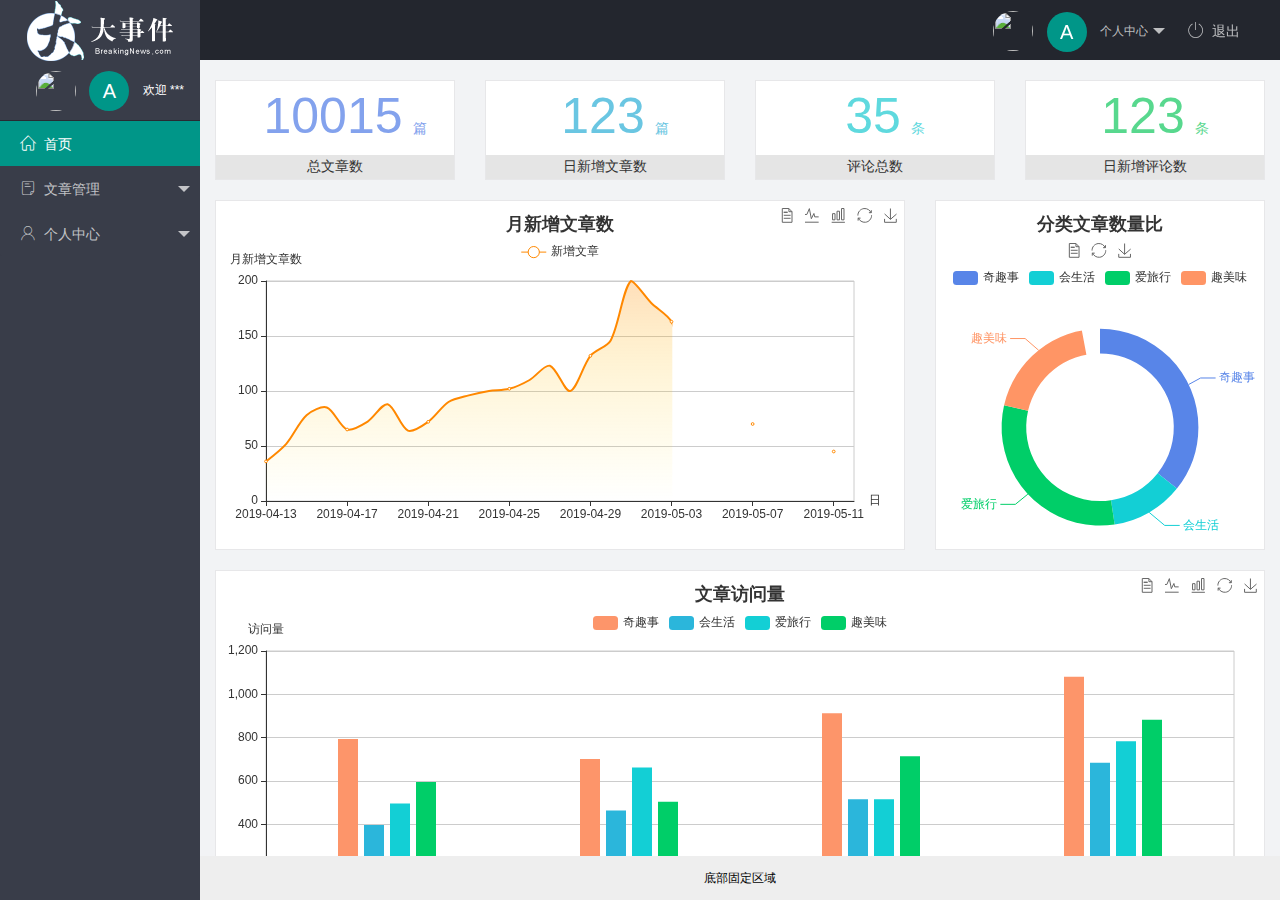
==== commit b4efc291: "完成了用户模块" ====
--- a/index.html
+++ b/index.html
@@ -28,9 +28,9 @@
                         个人中心
                     </a>
                     <dl class="layui-nav-child">
-                        <dd><a href="">基本资料</a></dd>
-                        <dd><a href="">更换头像</a></dd>
-                        <dd><a href="">重置密码</a></dd>
+                        <dd><a href="/user/user_info.html" target="fm">基本资料</a></dd>
+                        <dd><a href="/user/user_avatar.html" target="fm">更换头像</a></dd>
+                        <dd><a href="/user/user_pwd.html" target="fm">重置密码</a></dd>
                     </dl>
                 </li>
                 <li class="layui-nav-item" lay-header-event="menuRight" lay-unselect>
@@ -61,9 +61,9 @@
                     <li class="layui-nav-item">
                         <a href="javascript:;"><span class="iconfont icon-user"></span>个人中心</a>
                         <dl class="layui-nav-child">
-                            <dd><a href="javascript:;"><i class="layui-icon layui-icon-app"></i>基本资料</a></dd>
-                            <dd><a href="javascript:;"><i class="layui-icon layui-icon-app"></i>更换头像</a></dd>
-                            <dd><a href="javascript:;"><i class="layui-icon layui-icon-app"></i>重置密码</a></dd>
+                            <dd><a href="/user/user_info.html" target="fm"><i class="layui-icon layui-icon-app"></i>基本资料</a></dd>
+                            <dd><a href="/user/user_avatar.html" target="fm"><i class="layui-icon layui-icon-app"></i>更换头像</a></dd>
+                            <dd><a href="/user/user_pwd.html" target="fm"><i class="layui-icon layui-icon-app"></i>重置密码</a></dd>
                         </dl>
                     </li>
                 </ul>
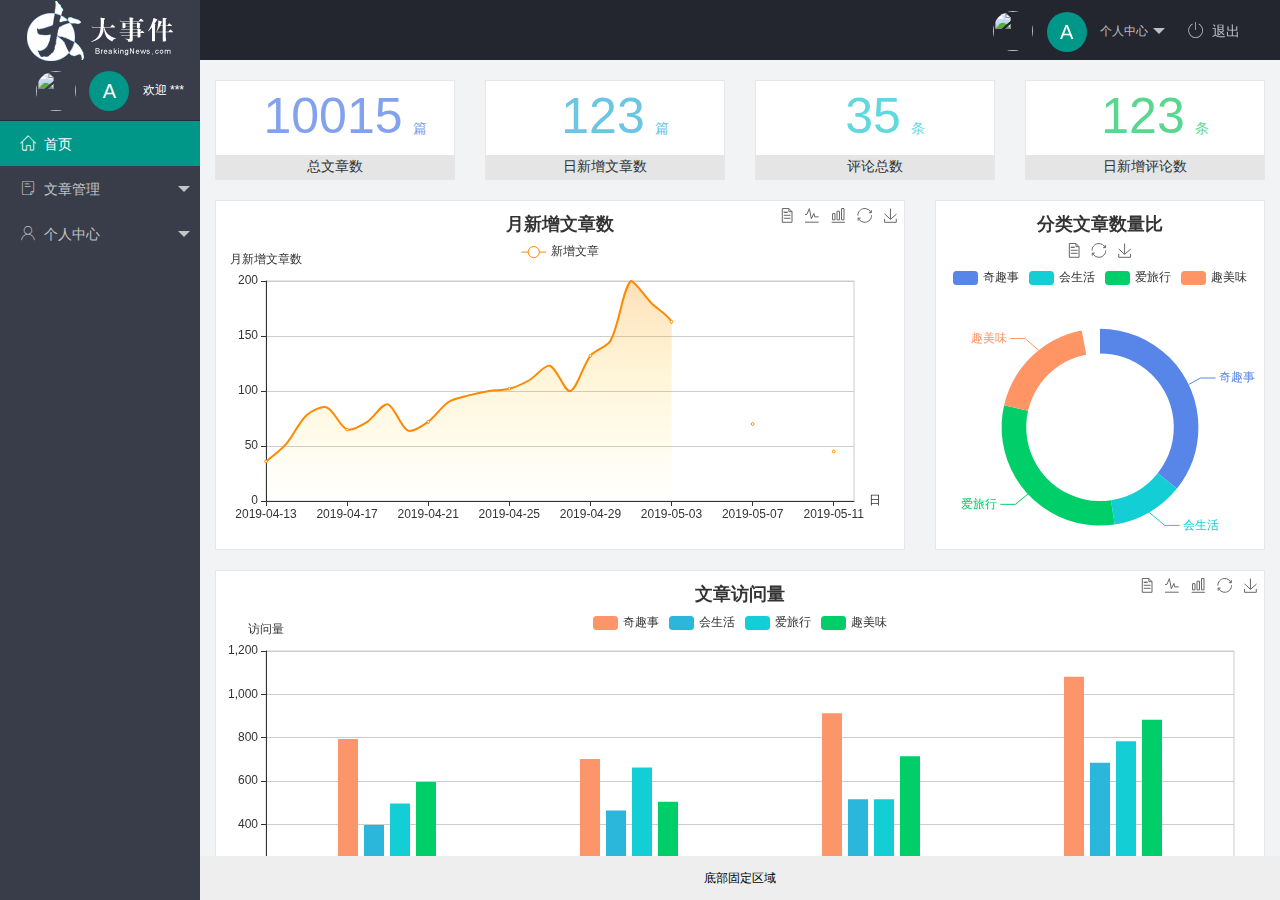
==== commit 261d92f4: "完成文章管理相关功能的开发" ====
--- a/index.html
+++ b/index.html
@@ -53,9 +53,9 @@
                     <li class="layui-nav-item">
                         <a class="" href="javascript:;"><span class="iconfont icon-16"></span>文章管理</a>
                         <dl class="layui-nav-child">
-                            <dd><a href="javascript:;"><i class="layui-icon layui-icon-app"></i>文章类别</a></dd>
-                            <dd><a href="javascript:;"><i class="layui-icon layui-icon-app"></i>文章列表</a></dd>
-                            <dd><a href="javascript:;"><i class="layui-icon layui-icon-app"></i>发布文章</a></dd>
+                            <dd><a href="/article/art_cate.html" target="fm"><i class="layui-icon layui-icon-app"></i>文章类别</a></dd>
+                            <dd id="change"><a href="/article/art_list.html" target="fm"><i class="layui-icon layui-icon-app"></i>文章列表</a></dd>
+                            <dd><a href="/article/art_pub.html" target="fm"><i class="layui-icon layui-icon-app"></i>发布文章</a></dd>
                         </dl>
                     </li>
                     <li class="layui-nav-item">
